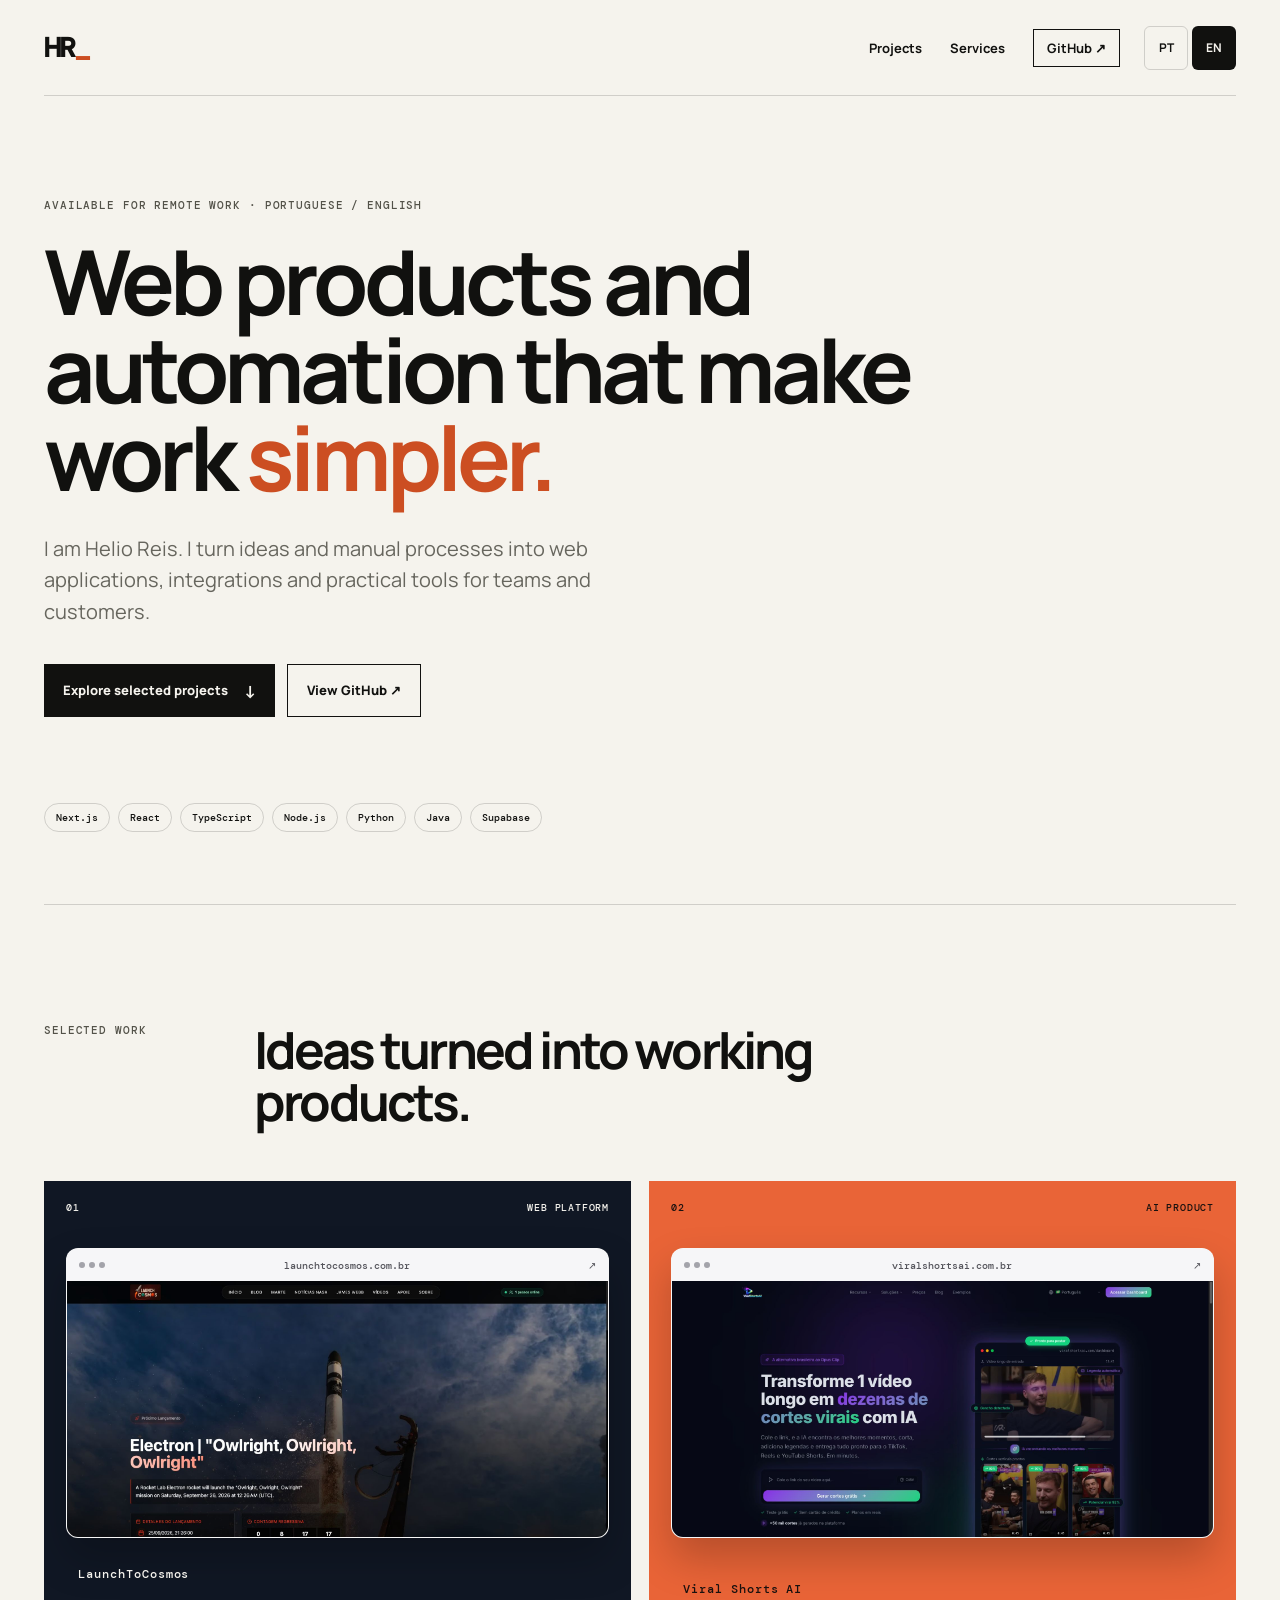
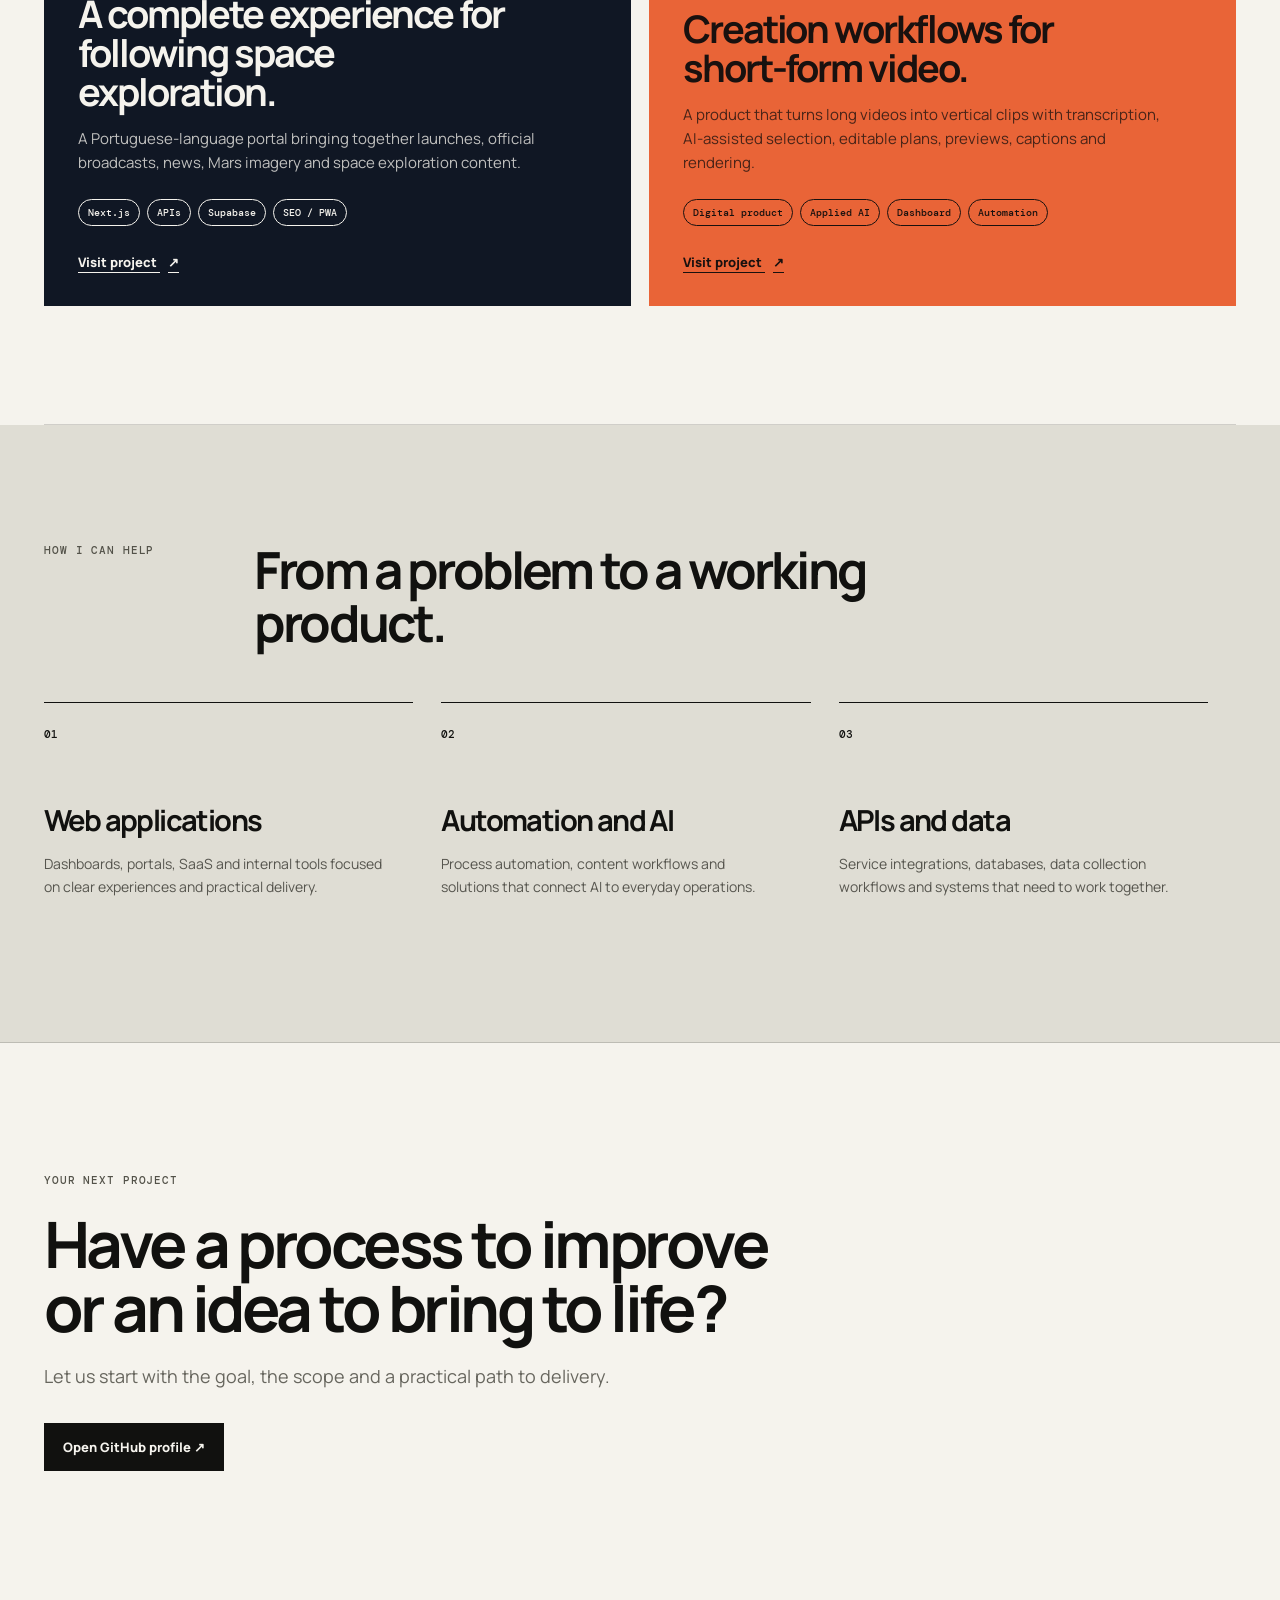
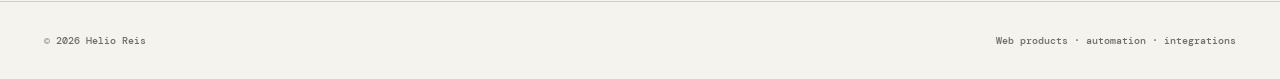
==== index.html @ 89637436 "Add English portfolio and language selection" ====
<!doctype html>
<html lang="pt-BR">
  <head>
    <meta charset="utf-8" />
    <meta name="viewport" content="width=device-width, initial-scale=1" />
    <meta name="description" content="Helio Reis desenvolve produtos web, automações e integrações de dados." />
    <meta property="og:title" content="Helio Reis — Produtos web e automações" />
    <meta property="og:description" content="Aplicações web, automações e integrações para transformar processos em produtos simples de usar." />
    <meta property="og:type" content="website" />
    <title>Helio Reis — Produtos web e automações</title>
    <link rel="canonical" href="https://helio2323.github.io/helio-reis-portfolio/" />
    <link rel="alternate" hreflang="pt-BR" href="https://helio2323.github.io/helio-reis-portfolio/" />
    <link rel="alternate" hreflang="en" href="https://helio2323.github.io/helio-reis-portfolio/index.en.html" />
    <link rel="alternate" hreflang="x-default" href="https://helio2323.github.io/helio-reis-portfolio/index.en.html" />
    <script>try { const preferred = localStorage.getItem("portfolio-language"); const language = preferred || (navigator.language.toLowerCase().startsWith("pt") ? "pt" : "en"); if (language === "en") location.replace("index.en.html" + location.search + location.hash); } catch (_) {}</script>
    <link rel="preconnect" href="https://fonts.googleapis.com" />
    <link rel="preconnect" href="https://fonts.gstatic.com" crossorigin />
    <link href="https://fonts.googleapis.com/css2?family=DM+Mono:wght@400;500&family=Manrope:wght@400;500;600;700;800&display=swap" rel="stylesheet" />
    <link rel="stylesheet" href="styles.css" />
  </head>
  <body>
    <main>
      <nav aria-label="Navegação principal">
        <a class="brand" href="#inicio">HR<span>_</span></a>
        <div class="nav-right">
        <div class="nav-links">
          <a href="#projetos">Projetos</a>
          <a href="#servicos">Serviços</a>
          <a href="https://github.com/helio2323" target="_blank" rel="noreferrer">GitHub ↗</a>
        </div>
        <div class="language-switch" aria-label="Idioma do portfólio"><a href="./" lang="pt-BR" hreflang="pt-BR" aria-current="page" data-language="pt">PT</a><a href="index.en.html" lang="en" hreflang="en" data-language="en">EN</a></div>
        </div>
      </nav>

      <section id="inicio" class="hero">
        <p class="eyebrow">DISPONÍVEL PARA PROJETOS REMOTOS · PT-BR / EN</p>
        <h1>Produtos web e automações que tornam o trabalho <em>mais simples.</em></h1>
        <p class="intro">Sou Helio Reis. Transformo ideias e processos manuais em aplicações web, integrações e ferramentas práticas para equipes e clientes.</p>
        <div class="hero-actions">
          <a class="button button-primary" href="#projetos">Ver projetos selecionados <span>↓</span></a>
          <a class="button button-quiet" href="https://github.com/helio2323" target="_blank" rel="noreferrer">Ver GitHub ↗</a>
        </div>
        <div class="stack" aria-label="Tecnologias">
          <span>Next.js</span><span>React</span><span>TypeScript</span><span>Node.js</span><span>Python</span><span>Java</span><span>Supabase</span>
        </div>
      </section>

      <section id="projetos" class="section">
        <div class="section-heading">
          <p class="eyebrow">TRABALHO SELECIONADO</p>
          <h2>Projetos que saíram da ideia e viraram produto.</h2>
        </div>
        <div class="projects">
          <article class="project project-cosmos">
            <div class="project-topline"><span>01</span><span>PLATAFORMA WEB</span></div>
            <a class="project-preview" href="https://launchtocosmos.com.br" target="_blank" rel="noreferrer" aria-label="Abrir o site LaunchToCosmos">
              <span class="preview-toolbar" aria-hidden="true"><span class="preview-dots"><i></i><i></i><i></i></span><span>launchtocosmos.com.br</span><span>↗</span></span>
              <img src="assets/preview-launchtocosmos.png" alt="Página inicial do LaunchToCosmos com o próximo lançamento espacial em destaque" width="1921" height="1195" loading="lazy" decoding="async" />
            </a>
            <div class="project-content">
              <p class="project-label">LaunchToCosmos</p>
              <h3>Uma experiência completa para acompanhar o espaço.</h3>
              <p>Portal que organiza lançamentos, transmissões oficiais, notícias, imagens de Marte e conteúdo sobre exploração espacial em português.</p>
              <div class="tags"><span>Next.js</span><span>APIs</span><span>Supabase</span><span>SEO / PWA</span></div>
              <a href="https://launchtocosmos.com.br" target="_blank" rel="noreferrer">Visitar projeto <span>↗</span></a>
            </div>
          </article>

          <article class="project project-shorts">
            <div class="project-topline"><span>02</span><span>PRODUTO COM IA</span></div>
            <a class="project-preview" href="https://viralshortsai.com.br" target="_blank" rel="noreferrer" aria-label="Abrir o site Viral Shorts AI">
              <span class="preview-toolbar" aria-hidden="true"><span class="preview-dots"><i></i><i></i><i></i></span><span>viralshortsai.com.br</span><span>↗</span></span>
              <img src="assets/preview-viralshorts.png" alt="Página inicial do Viral Shorts AI com a apresentação da criação de cortes de vídeo por IA" width="1912" height="1134" loading="lazy" decoding="async" />
            </a>
            <div class="project-content">
              <p class="project-label">Viral Shorts AI</p>
              <h3>Fluxos de criação para conteúdo de vídeo curto.</h3>
              <p>Produto para transformar conteúdo em cortes verticais com IA, com uma experiência de gestão focada em produção e crescimento.</p>
              <div class="tags"><span>Produto digital</span><span>IA aplicada</span><span>Dashboard</span><span>Automação</span></div>
              <a href="https://viralshortsai.com.br" target="_blank" rel="noreferrer">Visitar projeto <span>↗</span></a>
            </div>
          </article>
        </div>
      </section>

      <section id="servicos" class="section services-section">
        <div class="section-heading">
          <p class="eyebrow">COMO POSSO AJUDAR</p>
          <h2>Do problema ao produto que funciona.</h2>
        </div>
        <div class="services">
          <article><span>01</span><h3>Aplicações web</h3><p>Painéis, portais, SaaS e ferramentas internas com foco em experiência simples e entrega objetiva.</p></article>
          <article><span>02</span><h3>Automações e IA</h3><p>Automação de processos, fluxos de conteúdo e soluções que conectam IA ao trabalho operacional.</p></article>
          <article><span>03</span><h3>APIs e dados</h3><p>Integrações entre serviços, bancos de dados, rotinas de coleta e sistemas que precisam conversar entre si.</p></article>
        </div>
      </section>

      <section class="cta">
        <p class="eyebrow">PRÓXIMO PROJETO</p>
        <h2>Tem um processo para organizar ou uma ideia para tirar do papel?</h2>
        <p>Vamos começar entendendo o objetivo, o escopo e a melhor forma de entregar valor rápido.</p>
        <a class="button button-primary" href="https://github.com/helio2323" target="_blank" rel="noreferrer">Abrir perfil no GitHub ↗</a>
      </section>
    </main>
    <footer><span>© <span id="year"></span> Helio Reis</span><span>Produtos web · automações · integrações</span></footer>
    <script>document.getElementById('year').textContent = new Date().getFullYear(); document.querySelectorAll('[data-language]').forEach(link => link.addEventListener('click', () => { try { localStorage.setItem('portfolio-language', link.dataset.language); } catch (_) {} }));</script>
  </body>
</html>
---- styles.css ----
:root { --ink:#11110f; --paper:#f5f3ed; --lime:#d7ff3f; --warm:#f0a16e; --line:rgba(17,17,15,.16); --muted:#67665e; }
* { box-sizing:border-box; }
html { scroll-behavior:smooth; }
body { margin:0; color:var(--ink); background:var(--paper); font-family:Manrope,Arial,sans-serif; }
main, footer { max-width:1280px; margin:auto; padding:0 44px; }
nav { height:96px; display:flex; align-items:center; justify-content:space-between; border-bottom:1px solid var(--line); }
.brand { color:var(--ink); text-decoration:none; font:700 28px/1 'DM Mono',monospace; letter-spacing:-2px; }.brand span { color:#cc4e22; }
.nav-links { display:flex; align-items:center; gap:28px; }.nav-links a { color:var(--ink); text-decoration:none; font-size:13px; font-weight:700; }
.nav-links a:last-child { border:1px solid var(--ink); padding:9px 13px; }
.hero { padding:102px 0 72px; border-bottom:1px solid var(--line); }.eyebrow { font:500 11px/1.4 'DM Mono',monospace; letter-spacing:.08em; color:#535249; margin:0 0 24px; }
h1,h2,h3,p { margin-top:0; } h1,h2,h3 { letter-spacing:-.055em; } h1 { max-width:920px; font-size:clamp(48px,7vw,100px); line-height:.98; margin-bottom:32px; } h1 em { color:#cc4e22; font-style:normal; }
.intro { max-width:625px; color:var(--muted); font-size:20px; line-height:1.58; margin-bottom:36px; }.hero-actions { display:flex; gap:12px; flex-wrap:wrap; }
.button { display:inline-flex; align-items:center; gap:16px; text-decoration:none; padding:15px 19px; font-size:13px; font-weight:800; transition:transform .2s,background .2s; }.button:hover { transform:translateY(-3px); }
.button-primary { background:var(--ink); color:var(--paper); }.button-primary span { font-size:17px; }.button-quiet { color:var(--ink); border:1px solid var(--ink); }
.stack { display:flex; flex-wrap:wrap; gap:8px; margin-top:86px; }.stack span,.tags span { border:1px solid var(--line); border-radius:999px; padding:7px 11px; font:500 10px 'DM Mono',monospace; }
.section { padding:118px 0; border-bottom:1px solid var(--line); }.section-heading { display:grid; grid-template-columns:210px 1fr; margin-bottom:54px; }.section-heading h2 { max-width:680px; font-size:clamp(36px,4vw,58px); line-height:1.02; margin:0; }
.projects { display:grid; grid-template-columns:1fr 1fr; gap:18px; }.project { min-height:660px; position:relative; display:flex; flex-direction:column; overflow:hidden; }.project-cosmos { background:#101724; color:#f5f3ed; }.project-shorts { background:#e96437; color:#19110f; }
.project-topline { padding:20px 22px; display:flex; justify-content:space-between; font:500 10px 'DM Mono',monospace; letter-spacing:.08em; }.project-content { position:relative; margin-top:auto; padding:0 34px 34px; z-index:1; }.project-label { font:500 12px 'DM Mono',monospace; letter-spacing:.08em; margin-bottom:12px; }.project h3 { max-width:450px; font-size:38px; line-height:1.03; margin-bottom:16px; }.project-content > p:not(.project-label) { max-width:480px; color:inherit; opacity:.77; font-size:15px; line-height:1.6; }.tags { display:flex; flex-wrap:wrap; gap:7px; margin:24px 0; }.tags span { border-color:currentColor; padding:6px 9px; }.project-content a { color:inherit; font-size:13px; font-weight:800; text-underline-offset:5px; }.project-content a span { padding-left:8px; }
.project-preview { display:block; margin:14px 22px 28px; overflow:hidden; border:1px solid rgba(255,255,255,.26); border-radius:12px; background:#f4f4f4; color:#34343a; text-decoration:none; box-shadow:0 20px 42px rgba(0,0,0,.22); }
.preview-toolbar { height:32px; display:flex; align-items:center; justify-content:space-between; gap:10px; padding:0 12px; background:#f6f6f8; color:#54545b; font:500 10px 'DM Mono',monospace; }
.preview-toolbar > span:nth-child(2) { overflow:hidden; white-space:nowrap; text-overflow:ellipsis; }
.preview-dots { display:flex; gap:4px; flex:none; }.preview-dots i { display:block; width:6px; height:6px; border-radius:50%; background:#a3a3aa; }
.project-preview img { display:block; width:100%; height:clamp(210px,20vw,300px); object-fit:cover; object-position:center top; transition:transform .25s ease; }
.project-preview:hover img { transform:scale(1.035); }
@media (prefers-reduced-motion:reduce) { .project-preview img { transition:none; }.project-preview:hover img { transform:none; } }
.services-section { background:#dfddd4; margin:0 -44px; padding-left:44px; padding-right:44px; }.services { display:grid; grid-template-columns:repeat(3,1fr); }.services article { border-top:1px solid var(--ink); padding:18px 28px 12px 0; margin-right:28px; }.services article > span { font:500 11px 'DM Mono',monospace; }.services h3 { font-size:29px; margin:57px 0 12px; }.services p { color:#56554e; font-size:14px; line-height:1.65; }
.cta { padding:130px 0; max-width:770px; }.cta h2 { font-size:clamp(38px,5vw,68px); line-height:1; margin-bottom:22px; }.cta > p:not(.eyebrow) { color:var(--muted); font-size:18px; line-height:1.6; max-width:580px; margin-bottom:32px; }
footer { min-height:78px; display:flex; justify-content:space-between; align-items:center; color:#6f6d65; font:500 10px 'DM Mono',monospace; border-top:1px solid var(--line); }
@media (max-width:760px) { main,footer { padding:0 22px; } nav { height:72px; }.nav-links { gap:13px; }.nav-links a:not(:last-child) { display:none; }.hero { padding:72px 0 52px; }.intro { font-size:17px; }.stack { margin-top:58px; }.section { padding:76px 0; }.section-heading { display:block; margin-bottom:36px; }.section-heading .eyebrow { margin-bottom:14px; }.projects,.services { grid-template-columns:1fr; }.project { min-height:590px; }.project-preview { margin:8px 16px 28px; }.project-content { padding:0 24px 26px; }.project h3 { font-size:33px; }.services article { margin-right:0; padding-right:0; }.services h3 { margin-top:36px; }.services-section { margin:0 -22px; padding-left:22px; padding-right:22px; }.cta { padding:82px 0; } footer { min-height:100px; gap:12px; flex-direction:column; justify-content:center; align-items:flex-start; } }

.nav-right{display:flex;align-items:center;gap:24px}.language-switch{display:flex;gap:4px}.language-switch a{display:inline-flex;align-items:center;justify-content:center;min-width:44px;min-height:44px;color:var(--ink);text-decoration:none;font:700 12px Manrope,Arial,sans-serif;border:1px solid var(--line);border-radius:6px}.language-switch a[aria-current="page"]{background:var(--ink);color:var(--paper)}.language-switch a:focus-visible{outline:3px solid #cc4e22;outline-offset:3px}@media(max-width:760px){.nav-right{gap:12px}.nav-links{display:none}}
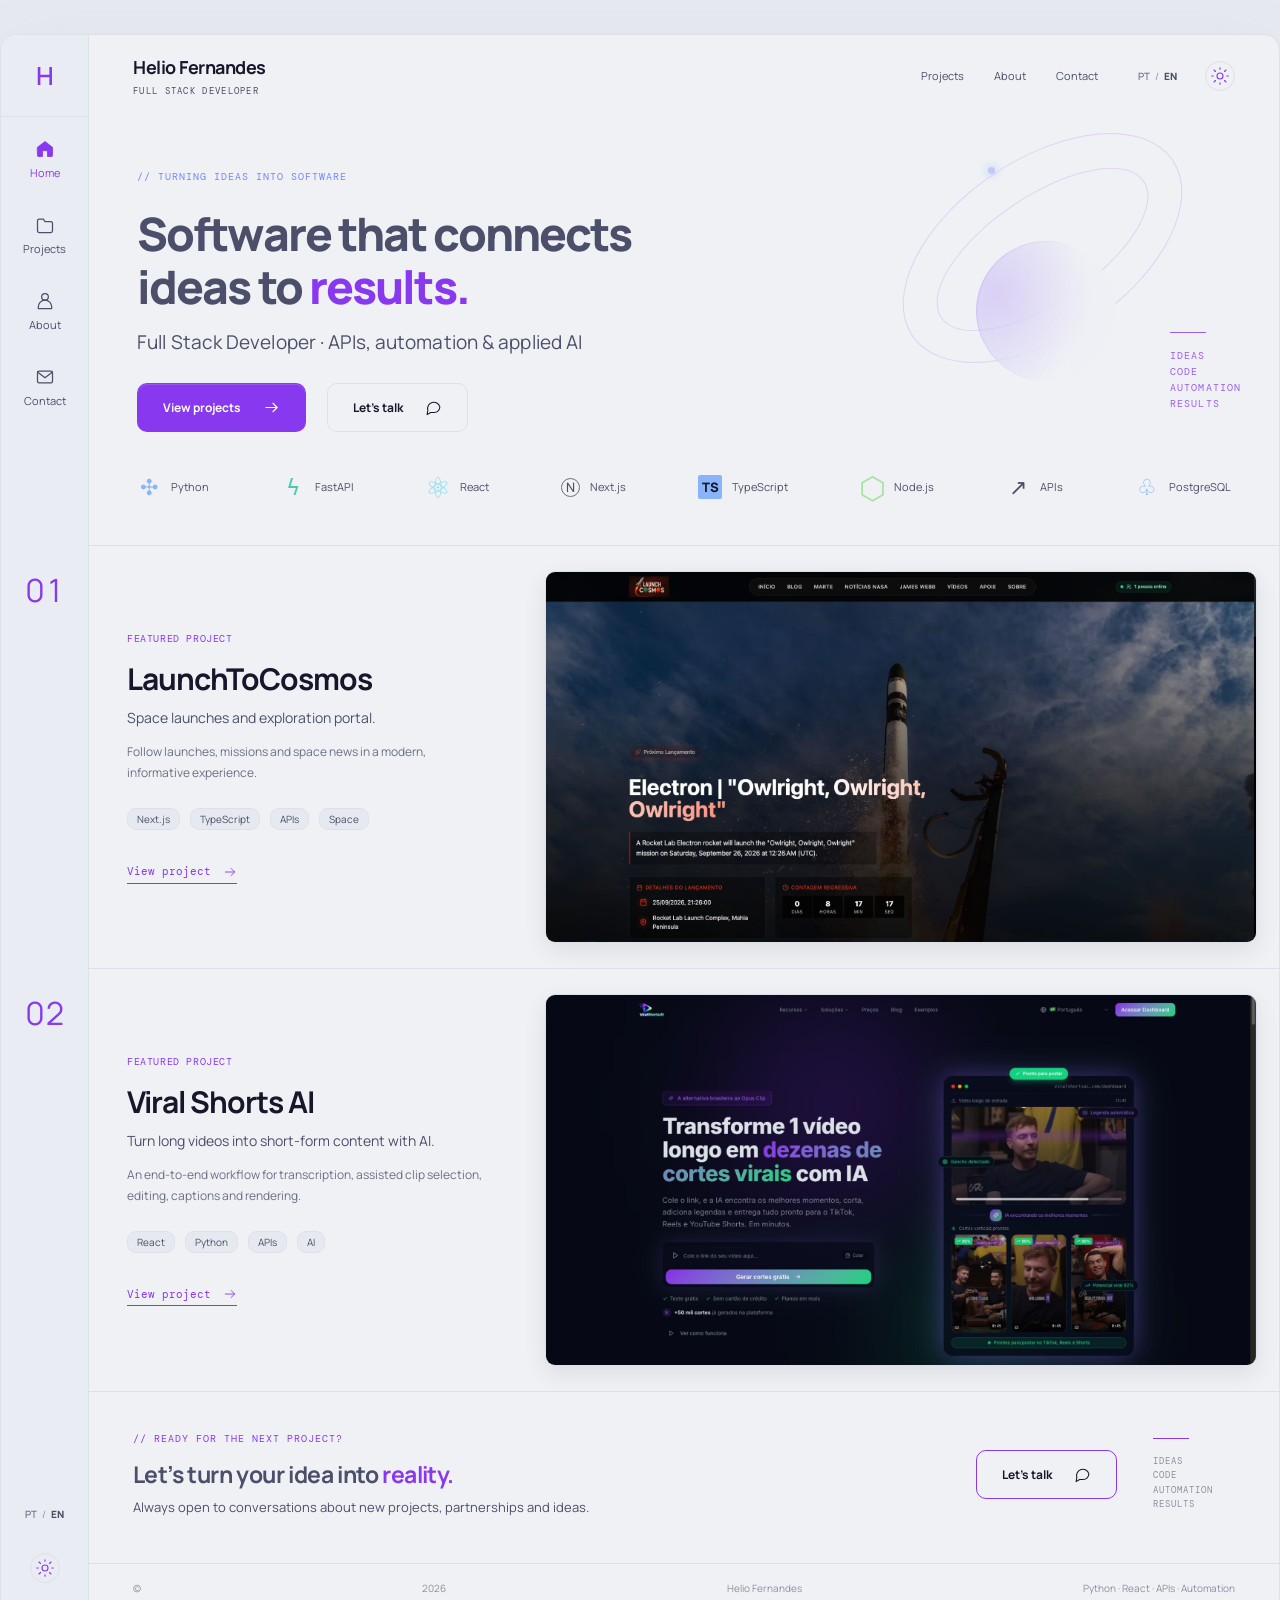
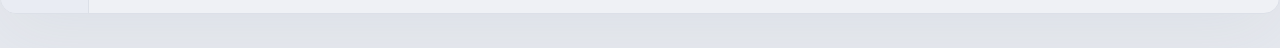
==== commit e4494056: "Implement Studio portfolio with Catppuccin themes and bilingual content" ====
--- a/index.html
+++ b/index.html
@@ -1,108 +1,233 @@
 <!doctype html>
-<html lang="pt-BR">
-  <head>
-    <meta charset="utf-8" />
-    <meta name="viewport" content="width=device-width, initial-scale=1" />
-    <meta name="description" content="Helio Reis desenvolve produtos web, automações e integrações de dados." />
-    <meta property="og:title" content="Helio Reis — Produtos web e automações" />
-    <meta property="og:description" content="Aplicações web, automações e integrações para transformar processos em produtos simples de usar." />
-    <meta property="og:type" content="website" />
-    <title>Helio Reis — Produtos web e automações</title>
-    <link rel="canonical" href="https://helio2323.github.io/helio-reis-portfolio/" />
-    <link rel="alternate" hreflang="pt-BR" href="https://helio2323.github.io/helio-reis-portfolio/" />
-    <link rel="alternate" hreflang="en" href="https://helio2323.github.io/helio-reis-portfolio/index.en.html" />
-    <link rel="alternate" hreflang="x-default" href="https://helio2323.github.io/helio-reis-portfolio/index.en.html" />
-    <script>try { const preferred = localStorage.getItem("portfolio-language"); const language = preferred || (navigator.language.toLowerCase().startsWith("pt") ? "pt" : "en"); if (language === "en") location.replace("index.en.html" + location.search + location.hash); } catch (_) {}</script>
-    <link rel="preconnect" href="https://fonts.googleapis.com" />
-    <link rel="preconnect" href="https://fonts.gstatic.com" crossorigin />
-    <link href="https://fonts.googleapis.com/css2?family=DM+Mono:wght@400;500&family=Manrope:wght@400;500;600;700;800&display=swap" rel="stylesheet" />
-    <link rel="stylesheet" href="styles.css" />
-  </head>
-  <body>
-    <main>
-      <nav aria-label="Navegação principal">
-        <a class="brand" href="#inicio">HR<span>_</span></a>
-        <div class="nav-right">
-        <div class="nav-links">
-          <a href="#projetos">Projetos</a>
-          <a href="#servicos">Serviços</a>
-          <a href="https://github.com/helio2323" target="_blank" rel="noreferrer">GitHub ↗</a>
-        </div>
-        <div class="language-switch" aria-label="Idioma do portfólio"><a href="./" lang="pt-BR" hreflang="pt-BR" aria-current="page" data-language="pt">PT</a><a href="index.en.html" lang="en" hreflang="en" data-language="en">EN</a></div>
-        </div>
-      </nav>
-
-      <section id="inicio" class="hero">
-        <p class="eyebrow">DISPONÍVEL PARA PROJETOS REMOTOS · PT-BR / EN</p>
-        <h1>Produtos web e automações que tornam o trabalho <em>mais simples.</em></h1>
-        <p class="intro">Sou Helio Reis. Transformo ideias e processos manuais em aplicações web, integrações e ferramentas práticas para equipes e clientes.</p>
-        <div class="hero-actions">
-          <a class="button button-primary" href="#projetos">Ver projetos selecionados <span>↓</span></a>
-          <a class="button button-quiet" href="https://github.com/helio2323" target="_blank" rel="noreferrer">Ver GitHub ↗</a>
-        </div>
-        <div class="stack" aria-label="Tecnologias">
-          <span>Next.js</span><span>React</span><span>TypeScript</span><span>Node.js</span><span>Python</span><span>Java</span><span>Supabase</span>
-        </div>
-      </section>
-
-      <section id="projetos" class="section">
-        <div class="section-heading">
-          <p class="eyebrow">TRABALHO SELECIONADO</p>
-          <h2>Projetos que saíram da ideia e viraram produto.</h2>
-        </div>
-        <div class="projects">
-          <article class="project project-cosmos">
-            <div class="project-topline"><span>01</span><span>PLATAFORMA WEB</span></div>
-            <a class="project-preview" href="https://launchtocosmos.com.br" target="_blank" rel="noreferrer" aria-label="Abrir o site LaunchToCosmos">
-              <span class="preview-toolbar" aria-hidden="true"><span class="preview-dots"><i></i><i></i><i></i></span><span>launchtocosmos.com.br</span><span>↗</span></span>
-              <img src="assets/preview-launchtocosmos.png" alt="Página inicial do LaunchToCosmos com o próximo lançamento espacial em destaque" width="1921" height="1195" loading="lazy" decoding="async" />
-            </a>
-            <div class="project-content">
-              <p class="project-label">LaunchToCosmos</p>
-              <h3>Uma experiência completa para acompanhar o espaço.</h3>
-              <p>Portal que organiza lançamentos, transmissões oficiais, notícias, imagens de Marte e conteúdo sobre exploração espacial em português.</p>
-              <div class="tags"><span>Next.js</span><span>APIs</span><span>Supabase</span><span>SEO / PWA</span></div>
-              <a href="https://launchtocosmos.com.br" target="_blank" rel="noreferrer">Visitar projeto <span>↗</span></a>
-            </div>
-          </article>
-
-          <article class="project project-shorts">
-            <div class="project-topline"><span>02</span><span>PRODUTO COM IA</span></div>
-            <a class="project-preview" href="https://viralshortsai.com.br" target="_blank" rel="noreferrer" aria-label="Abrir o site Viral Shorts AI">
-              <span class="preview-toolbar" aria-hidden="true"><span class="preview-dots"><i></i><i></i><i></i></span><span>viralshortsai.com.br</span><span>↗</span></span>
-              <img src="assets/preview-viralshorts.png" alt="Página inicial do Viral Shorts AI com a apresentação da criação de cortes de vídeo por IA" width="1912" height="1134" loading="lazy" decoding="async" />
-            </a>
-            <div class="project-content">
-              <p class="project-label">Viral Shorts AI</p>
-              <h3>Fluxos de criação para conteúdo de vídeo curto.</h3>
-              <p>Produto para transformar conteúdo em cortes verticais com IA, com uma experiência de gestão focada em produção e crescimento.</p>
-              <div class="tags"><span>Produto digital</span><span>IA aplicada</span><span>Dashboard</span><span>Automação</span></div>
-              <a href="https://viralshortsai.com.br" target="_blank" rel="noreferrer">Visitar projeto <span>↗</span></a>
-            </div>
-          </article>
-        </div>
-      </section>
-
-      <section id="servicos" class="section services-section">
-        <div class="section-heading">
-          <p class="eyebrow">COMO POSSO AJUDAR</p>
-          <h2>Do problema ao produto que funciona.</h2>
-        </div>
-        <div class="services">
-          <article><span>01</span><h3>Aplicações web</h3><p>Painéis, portais, SaaS e ferramentas internas com foco em experiência simples e entrega objetiva.</p></article>
-          <article><span>02</span><h3>Automações e IA</h3><p>Automação de processos, fluxos de conteúdo e soluções que conectam IA ao trabalho operacional.</p></article>
-          <article><span>03</span><h3>APIs e dados</h3><p>Integrações entre serviços, bancos de dados, rotinas de coleta e sistemas que precisam conversar entre si.</p></article>
-        </div>
-      </section>
-
-      <section class="cta">
-        <p class="eyebrow">PRÓXIMO PROJETO</p>
-        <h2>Tem um processo para organizar ou uma ideia para tirar do papel?</h2>
-        <p>Vamos começar entendendo o objetivo, o escopo e a melhor forma de entregar valor rápido.</p>
-        <a class="button button-primary" href="https://github.com/helio2323" target="_blank" rel="noreferrer">Abrir perfil no GitHub ↗</a>
-      </section>
-    </main>
-    <footer><span>© <span id="year"></span> Helio Reis</span><span>Produtos web · automações · integrações</span></footer>
-    <script>document.getElementById('year').textContent = new Date().getFullYear(); document.querySelectorAll('[data-language]').forEach(link => link.addEventListener('click', () => { try { localStorage.setItem('portfolio-language', link.dataset.language); } catch (_) {} }));</script>
-  </body>
-</html>
+<html lang="pt-BR" data-theme="dark">
+<head>
+<meta charset="utf-8"/>
+<meta name="viewport" content="width=device-width,initial-scale=1"/>
+<meta name="color-scheme" content="dark light"/>
+<title>Helio Fernandes — Full Stack Developer</title>
+<meta name="description" content="Desenvolvedor Full Stack · APIs, automação e IA aplicada. LaunchToCosmos · Viral Shorts AI."/>
+<meta property="og:title" content="Helio Fernandes — Full Stack Developer"/>
+<meta property="og:description" content="Desenvolvedor Full Stack · APIs, automação e IA aplicada"/>
+<meta property="og:type" content="website"/>
+<link rel="canonical" href="https://helio2323.github.io/helio-reis-portfolio/"/>
+<link rel="alternate" hreflang="pt-BR" href="https://helio2323.github.io/helio-reis-portfolio/"/>
+<link rel="alternate" hreflang="en" href="https://helio2323.github.io/helio-reis-portfolio/index.en.html"/>
+<script>try{let theme=localStorage.getItem('portfolio-theme');document.documentElement.dataset.theme=theme||(matchMedia('(prefers-color-scheme: light)').matches?'light':'dark');let lang=localStorage.getItem('portfolio-language')||(navigator.language.toLowerCase().startsWith('pt')?'pt':'en');if(lang!=='pt')location.replace((lang==='en'?'index.en.html':'./')+location.search+location.hash)}catch(e){}</script>
+<link rel="preconnect" href="https://fonts.googleapis.com"/>
+<link rel="preconnect" href="https://fonts.gstatic.com" crossorigin/>
+<link href="https://fonts.googleapis.com/css2?family=DM+Mono:wght@400;500&family=Manrope:wght@400;500;600;700;800&display=swap" rel="stylesheet"/>
+<link rel="stylesheet" href="styles.css"/>
+<script src="studio.js" defer>
+</script>
+</head>
+<body>
+<a class="skip-link" href="#conteudo">Pular para o conteúdo</a>
+<div class="studio">
+<aside class="rail" aria-label="Projetos">
+<a class="monogram" href="#inicio" aria-label="Helio Fernandes">H</a>
+<nav>
+<a href="#inicio" class="rail-link active">
+<svg viewBox="0 0 24 24" fill="none" stroke="currentColor" stroke-width="1.5" stroke-linecap="round" stroke-linejoin="round" aria-hidden="true">
+<path d="m3 10 9-7 9 7v10a1 1 0 0 1-1 1h-5v-7H9v7H4a1 1 0 0 1-1-1Z"/>
+</svg>
+<span>Início</span>
+</a>
+<a href="#projetos" class="rail-link ">
+<svg viewBox="0 0 24 24" fill="none" stroke="currentColor" stroke-width="1.5" stroke-linecap="round" stroke-linejoin="round" aria-hidden="true">
+<path d="M3 7a2 2 0 0 1 2-2h5l2 3h7a2 2 0 0 1 2 2v9a2 2 0 0 1-2 2H5a2 2 0 0 1-2-2Z"/>
+</svg>
+<span>Projetos</span>
+</a>
+<a href="#sobre" class="rail-link ">
+<svg viewBox="0 0 24 24" fill="none" stroke="currentColor" stroke-width="1.5" stroke-linecap="round" stroke-linejoin="round" aria-hidden="true">
+<circle cx="12" cy="7" r="4"/>
+<path d="M4 21v-2a8 8 0 0 1 16 0v2Z"/>
+</svg>
+<span>Sobre</span>
+</a>
+<a href="#contato" class="rail-link ">
+<svg viewBox="0 0 24 24" fill="none" stroke="currentColor" stroke-width="1.5" stroke-linecap="round" stroke-linejoin="round" aria-hidden="true">
+<rect x="3" y="5" width="18" height="14" rx="2"/>
+<path d="m3 6 9 7 9-7"/>
+</svg>
+<span>Contato</span>
+</a>
+</nav>
+<div class="rail-bottom">
+<div class="languages" aria-label="Language">
+<a href="./" data-language="pt" aria-current="page">PT</a>
+<span>/</span>
+<a href="index.en.html" data-language="en" >EN</a>
+</div>
+<button class="theme-toggle" type="button" aria-label="Alternar tema de cores" title="Alternar tema de cores">
+<span class="moon">
+<svg viewBox="0 0 24 24" fill="none" stroke="currentColor" stroke-width="1.5" stroke-linecap="round" stroke-linejoin="round" aria-hidden="true">
+<path d="M20.8 14A9 9 0 0 1 10 3.2 9 9 0 1 0 20.8 14Z"/>
+</svg>
+</span>
+<span class="sun">
+<svg viewBox="0 0 24 24" fill="none" stroke="currentColor" stroke-width="1.5" stroke-linecap="round" stroke-linejoin="round" aria-hidden="true">
+<circle cx="12" cy="12" r="4"/>
+<path d="M12 1v2m0 18v2M1 12h2m18 0h2M4 4l2 2m12 12 2 2M4 20l2-2M18 6l2-2"/>
+</svg>
+</span>
+</button>
+</div>
+</aside>
+<div class="canvas">
+<header id="inicio">
+<a class="identity" href="#inicio">
+<strong>Helio Fernandes</strong>
+<span>DESENVOLVEDOR FULL STACK</span>
+</a>
+<nav class="top-nav" aria-label="Menu">
+<a href="#projetos">Projetos</a>
+<a href="#sobre">Sobre</a>
+<a href="#contato">Contato</a>
+</nav>
+<div class="header-tools">
+<div class="languages" aria-label="Language">
+<a href="./" data-language="pt" aria-current="page">PT</a>
+<span>/</span>
+<a href="index.en.html" data-language="en" >EN</a>
+</div>
+<button class="theme-toggle" type="button" aria-label="Alternar tema de cores" title="Alternar tema de cores">
+<span class="moon">
+<svg viewBox="0 0 24 24" fill="none" stroke="currentColor" stroke-width="1.5" stroke-linecap="round" stroke-linejoin="round" aria-hidden="true">
+<path d="M20.8 14A9 9 0 0 1 10 3.2 9 9 0 1 0 20.8 14Z"/>
+</svg>
+</span>
+<span class="sun">
+<svg viewBox="0 0 24 24" fill="none" stroke="currentColor" stroke-width="1.5" stroke-linecap="round" stroke-linejoin="round" aria-hidden="true">
+<circle cx="12" cy="12" r="4"/>
+<path d="M12 1v2m0 18v2M1 12h2m18 0h2M4 4l2 2m12 12 2 2M4 20l2-2M18 6l2-2"/>
+</svg>
+</span>
+</button>
+</div>
+</header>
+<main id="conteudo">
+<section class="hero" aria-labelledby="hero-title">
+<div class="hero-copy">
+<p class="eyebrow">// TRANSFORMANDO IDEIAS EM SOFTWARE</p>
+<h1 id="hero-title">Software que conecta<br>ideias a <span>resultados.</span>
+</h1>
+<p class="intro">Desenvolvedor Full Stack · APIs, automação e IA aplicada</p>
+<div class="actions">
+<a class="button primary" href="#projetos">Ver projetos<svg viewBox="0 0 24 24" fill="none" stroke="currentColor" stroke-width="1.5" stroke-linecap="round" stroke-linejoin="round" aria-hidden="true">
+<path d="M4 12h16m-6-6 6 6-6 6"/>
+</svg>
+</a>
+<a class="button secondary" href="mailto:helio_lima@outlook.com.br">Vamos conversar<svg viewBox="0 0 24 24" fill="none" stroke="currentColor" stroke-width="1.5" stroke-linecap="round" stroke-linejoin="round" aria-hidden="true">
+<path d="M21 11a8 8 0 0 1-8 8H8l-5 3 1-6a8 8 0 1 1 17-5Z"/>
+</svg>
+</a>
+</div>
+</div>
+<div class="orbit-art" aria-hidden="true">
+<div class="orbit orbit-one">
+</div>
+<div class="orbit orbit-two">
+</div>
+<div class="planet">
+</div>
+<i class="satellite">
+</i>
+<p class="orbit-words">IDEIAS<br>CÓDIGO<br>AUTOMAÇÃO<br>RESULTADOS</p>
+</div>
+<div class="stack" aria-label="Tecnologias">
+<span>
+<b class="tech-icon python">✣</b>Python</span>
+<span>
+<b class="tech-icon fastapi">ϟ</b>FastAPI</span>
+<span>
+<b class="tech-icon react">⚛</b>React</span>
+<span>
+<b class="tech-icon next">N</b>Next.js</span>
+<span>
+<b class="tech-icon typescript">TS</b>TypeScript</span>
+<span>
+<b class="tech-icon node">⬡</b>Node.js</span>
+<span>
+<b class="tech-icon api">↗</b>APIs</span>
+<span>
+<b class="tech-icon postgres">♧</b>PostgreSQL</span>
+</div>
+</section>
+<section id="projetos" aria-label="Projetos">
+<article class="project-row">
+<div class="project-number" aria-hidden="true">01</div>
+<div class="project-copy">
+<p class="eyebrow">PROJETO EM DESTAQUE</p>
+<h2>LaunchToCosmos</h2>
+<p class="project-subtitle">Portal de lançamentos espaciais e exploração.</p>
+<p class="project-description">Acompanhe lançamentos, missões e novidades do setor espacial em uma experiência moderna e informativa.</p>
+<ul class="tags">
+<li>Next.js</li>
+<li>TypeScript</li>
+<li>APIs</li>
+<li>Espaço</li>
+</ul>
+<a class="project-link" href="https://launchtocosmos.com.br" target="_blank" rel="noopener noreferrer">Ver projeto <svg viewBox="0 0 24 24" fill="none" stroke="currentColor" stroke-width="1.5" stroke-linecap="round" stroke-linejoin="round" aria-hidden="true">
+<path d="M4 12h16m-6-6 6 6-6 6"/>
+</svg>
+</a>
+</div>
+<a class="project-preview" href="https://launchtocosmos.com.br" target="_blank" rel="noopener noreferrer" aria-label="Ver projeto: LaunchToCosmos">
+<img src="assets/preview-launchtocosmos.png" alt="LaunchToCosmos — Portal de lançamentos espaciais e exploração." width="1920" height="1195" loading="lazy"/>
+</a>
+</article>
+<article class="project-row">
+<div class="project-number" aria-hidden="true">02</div>
+<div class="project-copy">
+<p class="eyebrow">PROJETO EM DESTAQUE</p>
+<h2>Viral Shorts AI</h2>
+<p class="project-subtitle">Crie e edite vídeos curtos com IA.</p>
+<p class="project-description">Um fluxo completo de transcrição, seleção assistida de trechos, edição, legendas e renderização.</p>
+<ul class="tags">
+<li>React</li>
+<li>Python</li>
+<li>APIs</li>
+<li>IA</li>
+</ul>
+<a class="project-link" href="https://viralshortsai.com.br" target="_blank" rel="noopener noreferrer">Ver projeto <svg viewBox="0 0 24 24" fill="none" stroke="currentColor" stroke-width="1.5" stroke-linecap="round" stroke-linejoin="round" aria-hidden="true">
+<path d="M4 12h16m-6-6 6 6-6 6"/>
+</svg>
+</a>
+</div>
+<a class="project-preview" href="https://viralshortsai.com.br" target="_blank" rel="noopener noreferrer" aria-label="Ver projeto: Viral Shorts AI">
+<img src="assets/preview-viralshorts.png" alt="Viral Shorts AI — Crie e edite vídeos curtos com IA." width="1920" height="1195" loading="lazy"/>
+</a>
+</article>
+</section>
+<section class="contact-section" id="contato">
+<div>
+<p class="eyebrow">// PRONTO PARA O PRÓXIMO PROJETO?</p>
+<h2>Vamos transformar sua ideia em <span>realidade?</span>
+</h2>
+<p>Estou sempre aberto a conversar sobre novos projetos, parcerias e ideias.</p>
+</div>
+<a class="button secondary" href="mailto:helio_lima@outlook.com.br">Vamos conversar<svg viewBox="0 0 24 24" fill="none" stroke="currentColor" stroke-width="1.5" stroke-linecap="round" stroke-linejoin="round" aria-hidden="true">
+<path d="M21 11a8 8 0 0 1-8 8H8l-5 3 1-6a8 8 0 1 1 17-5Z"/>
+</svg>
+</a>
+<p class="contact-words" aria-hidden="true">IDEIAS<br>CÓDIGO<br>AUTOMAÇÃO<br>RESULTADOS</p>
+</section>
+<section class="about-section" id="sobre">
+<p class="eyebrow">// SOBRE</p>
+<h2>Da necessidade de negócio ao software que funciona.</h2>
+<p>Desenvolvedor Full Stack na HR Solutions desde 2019, construindo aplicações web, sistemas internos, dashboards e integrações. Meus principais projetos são LaunchToCosmos e Viral Shorts AI.</p>
+<p>Sistemas para Internet · Estácio · 2024</p>
+<div class="about-links">
+<a href="https://github.com/helio2323" target="_blank" rel="noopener noreferrer">GitHub ↗</a>
+<a href="https://www.linkedin.com/in/helio-fernandes-9861aa298/" target="_blank" rel="noopener noreferrer">LinkedIn ↗</a>
+<a href="mailto:helio_lima@outlook.com.br">E-mail ↗</a>
+</div>
+</section>
+</main>
+<footer>© <span id="year">2026</span> Helio Fernandes <span>Python · React · APIs · Automação</span>
+</footer>
+</div>
+</div>
+</body>
+</html>
--- a/styles.css
+++ b/styles.css
@@ -1,31 +1,186 @@
-:root { --ink:#11110f; --paper:#f5f3ed; --lime:#d7ff3f; --warm:#f0a16e; --line:rgba(17,17,15,.16); --muted:#67665e; }
-* { box-sizing:border-box; }
-html { scroll-behavior:smooth; }
-body { margin:0; color:var(--ink); background:var(--paper); font-family:Manrope,Arial,sans-serif; }
-main, footer { max-width:1280px; margin:auto; padding:0 44px; }
-nav { height:96px; display:flex; align-items:center; justify-content:space-between; border-bottom:1px solid var(--line); }
-.brand { color:var(--ink); text-decoration:none; font:700 28px/1 'DM Mono',monospace; letter-spacing:-2px; }.brand span { color:#cc4e22; }
-.nav-links { display:flex; align-items:center; gap:28px; }.nav-links a { color:var(--ink); text-decoration:none; font-size:13px; font-weight:700; }
-.nav-links a:last-child { border:1px solid var(--ink); padding:9px 13px; }
-.hero { padding:102px 0 72px; border-bottom:1px solid var(--line); }.eyebrow { font:500 11px/1.4 'DM Mono',monospace; letter-spacing:.08em; color:#535249; margin:0 0 24px; }
-h1,h2,h3,p { margin-top:0; } h1,h2,h3 { letter-spacing:-.055em; } h1 { max-width:920px; font-size:clamp(48px,7vw,100px); line-height:.98; margin-bottom:32px; } h1 em { color:#cc4e22; font-style:normal; }
-.intro { max-width:625px; color:var(--muted); font-size:20px; line-height:1.58; margin-bottom:36px; }.hero-actions { display:flex; gap:12px; flex-wrap:wrap; }
-.button { display:inline-flex; align-items:center; gap:16px; text-decoration:none; padding:15px 19px; font-size:13px; font-weight:800; transition:transform .2s,background .2s; }.button:hover { transform:translateY(-3px); }
-.button-primary { background:var(--ink); color:var(--paper); }.button-primary span { font-size:17px; }.button-quiet { color:var(--ink); border:1px solid var(--ink); }
-.stack { display:flex; flex-wrap:wrap; gap:8px; margin-top:86px; }.stack span,.tags span { border:1px solid var(--line); border-radius:999px; padding:7px 11px; font:500 10px 'DM Mono',monospace; }
-.section { padding:118px 0; border-bottom:1px solid var(--line); }.section-heading { display:grid; grid-template-columns:210px 1fr; margin-bottom:54px; }.section-heading h2 { max-width:680px; font-size:clamp(36px,4vw,58px); line-height:1.02; margin:0; }
-.projects { display:grid; grid-template-columns:1fr 1fr; gap:18px; }.project { min-height:660px; position:relative; display:flex; flex-direction:column; overflow:hidden; }.project-cosmos { background:#101724; color:#f5f3ed; }.project-shorts { background:#e96437; color:#19110f; }
-.project-topline { padding:20px 22px; display:flex; justify-content:space-between; font:500 10px 'DM Mono',monospace; letter-spacing:.08em; }.project-content { position:relative; margin-top:auto; padding:0 34px 34px; z-index:1; }.project-label { font:500 12px 'DM Mono',monospace; letter-spacing:.08em; margin-bottom:12px; }.project h3 { max-width:450px; font-size:38px; line-height:1.03; margin-bottom:16px; }.project-content > p:not(.project-label) { max-width:480px; color:inherit; opacity:.77; font-size:15px; line-height:1.6; }.tags { display:flex; flex-wrap:wrap; gap:7px; margin:24px 0; }.tags span { border-color:currentColor; padding:6px 9px; }.project-content a { color:inherit; font-size:13px; font-weight:800; text-underline-offset:5px; }.project-content a span { padding-left:8px; }
-.project-preview { display:block; margin:14px 22px 28px; overflow:hidden; border:1px solid rgba(255,255,255,.26); border-radius:12px; background:#f4f4f4; color:#34343a; text-decoration:none; box-shadow:0 20px 42px rgba(0,0,0,.22); }
-.preview-toolbar { height:32px; display:flex; align-items:center; justify-content:space-between; gap:10px; padding:0 12px; background:#f6f6f8; color:#54545b; font:500 10px 'DM Mono',monospace; }
-.preview-toolbar > span:nth-child(2) { overflow:hidden; white-space:nowrap; text-overflow:ellipsis; }
-.preview-dots { display:flex; gap:4px; flex:none; }.preview-dots i { display:block; width:6px; height:6px; border-radius:50%; background:#a3a3aa; }
-.project-preview img { display:block; width:100%; height:clamp(210px,20vw,300px); object-fit:cover; object-position:center top; transition:transform .25s ease; }
-.project-preview:hover img { transform:scale(1.035); }
-@media (prefers-reduced-motion:reduce) { .project-preview img { transition:none; }.project-preview:hover img { transform:none; } }
-.services-section { background:#dfddd4; margin:0 -44px; padding-left:44px; padding-right:44px; }.services { display:grid; grid-template-columns:repeat(3,1fr); }.services article { border-top:1px solid var(--ink); padding:18px 28px 12px 0; margin-right:28px; }.services article > span { font:500 11px 'DM Mono',monospace; }.services h3 { font-size:29px; margin:57px 0 12px; }.services p { color:#56554e; font-size:14px; line-height:1.65; }
-.cta { padding:130px 0; max-width:770px; }.cta h2 { font-size:clamp(38px,5vw,68px); line-height:1; margin-bottom:22px; }.cta > p:not(.eyebrow) { color:var(--muted); font-size:18px; line-height:1.6; max-width:580px; margin-bottom:32px; }
-footer { min-height:78px; display:flex; justify-content:space-between; align-items:center; color:#6f6d65; font:500 10px 'DM Mono',monospace; border-top:1px solid var(--line); }
-@media (max-width:760px) { main,footer { padding:0 22px; } nav { height:72px; }.nav-links { gap:13px; }.nav-links a:not(:last-child) { display:none; }.hero { padding:72px 0 52px; }.intro { font-size:17px; }.stack { margin-top:58px; }.section { padding:76px 0; }.section-heading { display:block; margin-bottom:36px; }.section-heading .eyebrow { margin-bottom:14px; }.projects,.services { grid-template-columns:1fr; }.project { min-height:590px; }.project-preview { margin:8px 16px 28px; }.project-content { padding:0 24px 26px; }.project h3 { font-size:33px; }.services article { margin-right:0; padding-right:0; }.services h3 { margin-top:36px; }.services-section { margin:0 -22px; padding-left:22px; padding-right:22px; }.cta { padding:82px 0; } footer { min-height:100px; gap:12px; flex-direction:column; justify-content:center; align-items:flex-start; } }
+:root{color-scheme:dark;--base:#1e1e2e;--mantle:#181825;--panel:#20202f;--rail:#252535;--text:#cdd6f4;--heading:#eef0fc;--muted:#a6adc8;--subtle:#7f849c;--line:#313244;--accent:#cba6f7;--accent-strong:#9874f5;--button-text:#fff;--tag:#262637;--shadow:0 20px 70px #11111b38}
+html[data-theme=light]{color-scheme:light;--base:#eff1f5;--mantle:#e6e9ef;--panel:#eff1f5;--rail:#e9ecf3;--text:#4c4f69;--heading:#17172c;--muted:#6c6f85;--subtle:#8c8fa1;--line:#dce0e8;--accent:#8839ef;--accent-strong:#8839ef;--button-text:#fff;--tag:#e6e9ef;--shadow:0 20px 70px #9ca0b01c}
+*{box-sizing:border-box}
+html{scroll-behavior:smooth;scroll-padding-top:30px}
+body{margin:0;background:var(--mantle);color:var(--text);font-family:Manrope,Arial,sans-serif;font-size:14px;line-height:1.65;-webkit-font-smoothing:antialiased}
+a{color:inherit;text-decoration:none}
+button{font:inherit}
+svg{width:20px;height:20px;flex-shrink:0}
+a,button{-webkit-tap-highlight-color:transparent}
+a:focus-visible,button:focus-visible{outline:2px solid var(--accent);outline-offset:5px}
+a:hover{color:var(--accent)}
+.studio{max-width:1420px;margin:34px auto;display:grid;grid-template-columns:88px minmax(0,1fr);border:1px solid var(--line);border-radius:16px;overflow:clip;background:var(--base);box-shadow:var(--shadow)}
+.rail{background:var(--rail);border-right:1px solid var(--line);display:flex;flex-direction:column;align-items:center;position:relative}
+.monogram{height:82px;width:100%;display:grid;place-items:center;font-size:25px;font-weight:600;color:var(--accent);border-bottom:1px solid var(--line)}
+.rail nav{width:100%;position:sticky;top:20px;padding:16px 0;display:grid;gap:21px}
+.rail-link{display:flex;flex-direction:column;align-items:center;gap:5px;font-size:11px;padding:6px 0}
+.rail-link.active{color:var(--accent)}
+.rail-link.active svg{fill:var(--accent);stroke-width:1}
+.rail-bottom{margin-top:auto;padding:30px 0;display:grid;justify-items:center;gap:30px}
+.languages{display:flex;align-items:center;gap:5px;font-size:10px;white-space:nowrap}
+.languages [aria-current]{font-weight:800}
+.languages span{color:var(--subtle)}
+.theme-toggle{border:1px solid var(--line);background:transparent;color:var(--accent);width:30px;height:30px;border-radius:50%;display:grid;place-items:center;cursor:pointer;padding:5px}
+.theme-toggle svg{width:18px;height:18px}
+.sun{display:none}
+html[data-theme=light] .sun{display:flex}
+html[data-theme=light] .moon{display:none}
+.moon{display:flex}
+.canvas{min-width:0}
+header{height:82px;display:flex;align-items:center;padding:0 44px;gap:40px}
+.identity{line-height:1.4}
+.identity strong{display:block;font-size:18px;letter-spacing:-.5px;color:var(--heading)}
+.identity>span{font-family:'DM Mono',monospace;display:block;font-size:9px;letter-spacing:1.3px;margin-top:5px}
+.top-nav{margin-left:auto;display:flex;gap:30px;font-size:11px}
+.header-tools{display:flex;gap:28px;align-items:center}
+.hero{position:relative;padding:52px 48px 46px;isolation:isolate}
+.hero-copy{position:relative;z-index:2}
+.eyebrow{font-family:'DM Mono',monospace;font-size:10px;font-weight:400;letter-spacing:1px;line-height:1.5;color:var(--accent);margin:0 0 24px}
+.hero .eyebrow{color:#89b4fa}
+html[data-theme=light] .hero .eyebrow{color:#7287fd}
+h1{font-size:clamp(35px,3.6vw,58px);line-height:1.14;letter-spacing:-1.9px;font-weight:800;margin:0 0 14px;max-width:780px}
+h1 span,.contact-section h2 span{color:var(--accent)}
+.intro{font-size:19px;margin:0 0 25px;letter-spacing:.1px}
+.actions{display:flex;gap:21px}
+.button{display:inline-flex;align-items:center;justify-content:center;gap:22px;min-height:49px;padding:12px 25px;border:1px solid var(--line);border-radius:10px;font-size:12px;font-weight:700;transition:background .15s,transform .15s}
+.button svg{width:17px;height:17px}
+.button:hover{transform:translateY(-2px)}
+.primary{color:var(--button-text);background:var(--accent-strong);border-color:transparent;box-shadow:inset 0 1px 0 #ffffff24}
+.primary:hover{color:white;filter:brightness(1.08)}
+.secondary{color:var(--heading);background:transparent}
+.secondary:hover{border-color:var(--accent)}
+.stack{display:flex;justify-content:space-between;align-items:center;gap:18px;margin-top:43px;position:relative;z-index:2}
+.stack>span{display:flex;align-items:center;gap:10px;white-space:nowrap;font-size:11px}
+.tech-icon{font-size:22px;line-height:1;font-weight:500;color:#89b4fa;display:inline-flex;align-items:center;justify-content:center;width:24px;height:24px}
+.fastapi{color:#4ac6b3}
+.react{color:#89dceb;font-size:29px}
+.next{color:var(--text);border:1px solid var(--muted);border-radius:50%;font-size:13px;width:19px;height:19px}
+.typescript{background:#89b4fa;color:#181825;font-size:13px;font-weight:800;border-radius:2px}
+.node{color:#a6e3a1;font-size:31px}
+.api{color:var(--text)}
+.orbit-art{position:absolute;right:38px;top:20px;width:360px;height:300px;z-index:0;opacity:.8;pointer-events:none}
+.orbit{position:absolute;border:1px solid #b4befe75;transform:rotate(-34deg);border-radius:50%}
+.orbit-one{width:315px;height:178px;top:22px;left:4px}
+.orbit-two{width:245px;height:107px;top:59px;left:39px}
+.planet{position:absolute;top:104px;left:95px;width:140px;height:140px;border-radius:50%;background:radial-gradient(circle at 26% 24%,#b4befe69,transparent 48%),linear-gradient(125deg,#b4befe34 5%,#1e1e2e 55%);box-shadow:inset 1px 1px 0 #b4befe99,inset 7px 7px 20px #b4befe12;transform:rotate(-28deg)}
+.satellite{position:absolute;width:7px;height:7px;background:#b4befe;border-radius:50%;left:107px;top:30px;box-shadow:0 0 10px #89b4fa}
+.orbit-words{position:absolute;right:0;bottom:15px;font:10px/1.6 'DM Mono',monospace;letter-spacing:1.1px;color:var(--accent)}
+.orbit-words:before,.contact-words:before{content:'';display:block;width:36px;height:1px;background:var(--accent);margin-bottom:15px}
+html[data-theme=light] .planet{background:radial-gradient(circle at 25% 24%,#8839ef30,transparent 65%),linear-gradient(125deg,#b4befe40,#eff1f5 65%);box-shadow:inset 1px 1px 0 #8839ef24}
+html[data-theme=light] .orbit{border-color:#8839ef35}
+.project-row{position:relative;display:grid;grid-template-columns:37% 63%;gap:0;padding:25px 22px 25px 38px;border-top:1px solid var(--line);align-items:center}
+.project-number{position:absolute;left:-88px;width:88px;text-align:center;top:20px;font-size:32px;font-weight:400;color:var(--subtle);line-height:1.5;font-variant-numeric:tabular-nums}
+html[data-theme=light] .project-number{color:var(--accent)}
+.project-copy{padding-right:28px}
+.project-copy .eyebrow{font-size:10px;margin-bottom:14px;letter-spacing:.6px}
+.project-copy h2{font-size:30px;line-height:1.25;color:var(--heading);letter-spacing:-1px;margin:0 0 9px}
+.project-subtitle{font-size:14px;margin:0 0 12px}
+.project-description{font-size:12px;color:var(--muted);line-height:1.75;margin:0 0 25px;max-width:360px}
+.tags{list-style:none;display:flex;gap:10px;flex-wrap:wrap;padding:0;margin:0 0 28px}
+.tags li{font-size:10px;border:1px solid var(--line);background:var(--tag);padding:2px 9px;border-radius:9px;line-height:1.6}
+.project-link{display:inline-flex;align-items:center;gap:12px;font-family:'DM Mono',monospace;font-size:11px;color:var(--accent);border-bottom:1px solid var(--accent);padding-bottom:2px}
+.project-link svg{width:14px;height:14px}
+.project-preview{display:block;border:1px solid var(--line);border-radius:10px;overflow:hidden;background:var(--mantle);box-shadow:0 8px 25px #11111b15}
+.project-preview img{display:block;width:100%;height:auto;aspect-ratio:1.92;object-fit:cover;object-position:top;transition:transform .4s}
+.project-preview:hover img{transform:scale(1.025)}
+.contact-section{border-top:1px solid var(--line);padding:39px 44px 45px;display:grid;grid-template-columns:1fr auto 82px;gap:36px;align-items:center}
+.contact-section .eyebrow{margin-bottom:12px}
+.contact-section h2{font-size:23px;letter-spacing:-.6px;line-height:1.4;margin:0 0 7px}
+.contact-section p:not(.eyebrow):not(.contact-words){font-size:13px;margin:0}
+.contact-section .button{border-color:var(--accent)}
+.contact-words{font:9px/1.6 'DM Mono',monospace;letter-spacing:1px;color:var(--subtle);margin:0}
+.about-section{border-top:1px solid var(--line);padding:40px 44px;display:none}
+.about-section:target{display:block}
+.about-section h2{font-size:26px;margin:0 0 14px;color:var(--heading)}
+.about-section>p:not(.eyebrow){max-width:800px;color:var(--muted)}
+.about-links{display:flex;gap:30px;color:var(--accent);font-size:13px}
+footer{padding:16px 44px;display:flex;justify-content:space-between;border-top:1px solid var(--line);color:var(--subtle);font-size:10px}
+.skip-link{position:fixed;left:20px;top:-100px;background:var(--accent);color:var(--mantle);z-index:100;padding:10px}
+.skip-link:focus{top:10px}
 
-.nav-right{display:flex;align-items:center;gap:24px}.language-switch{display:flex;gap:4px}.language-switch a{display:inline-flex;align-items:center;justify-content:center;min-width:44px;min-height:44px;color:var(--ink);text-decoration:none;font:700 12px Manrope,Arial,sans-serif;border:1px solid var(--line);border-radius:6px}.language-switch a[aria-current="page"]{background:var(--ink);color:var(--paper)}.language-switch a:focus-visible{outline:3px solid #cc4e22;outline-offset:3px}@media(max-width:760px){.nav-right{gap:12px}.nav-links{display:none}}
+@media(min-width:1500px){.hero{padding-top:62px;padding-bottom:55px}
+.project-row{min-height:350px}
+.orbit-art{right:55px;top:35px}
+.hero h1{font-size:58px}
+}
+@media(max-width:1150px){.studio{margin:20px;grid-template-columns:72px minmax(0,1fr)}
+header{padding:0 30px;gap:24px}
+.hero{padding:45px 30px 35px}
+.intro{font-size:16px}
+.orbit-art{right:10px;opacity:.55;transform:scale(.8);transform-origin:top right}
+.stack{gap:14px;flex-wrap:wrap;justify-content:flex-start}
+.stack>span{font-size:10px}
+.project-copy h2{font-size:25px}
+.project-number{left:-72px;width:72px;font-size:28px}
+.project-row{padding-left:30px}
+.contact-section{padding:35px 30px;grid-template-columns:1fr auto;gap:25px}
+.contact-words{display:none}
+.contact-section h2{font-size:20px}
+.top-nav{gap:20px}
+}
+@media(max-width:800px){.studio{margin:12px;grid-template-columns:64px minmax(0,1fr);border-radius:12px}
+header{padding:0 24px;height:80px}
+.identity strong{font-size:16px}
+.identity>span{font-size:8px}
+.top-nav{display:none}
+.header-tools{margin-left:auto;gap:16px}
+.hero{padding:35px 24px 30px}
+.hero .eyebrow{font-size:8px}
+.hero h1{font-size:38px;letter-spacing:-1.3px}
+.intro{font-size:14px;max-width:330px}
+.orbit-art{opacity:.25;top:0;right:0}
+.button{padding:11px 17px;gap:12px;font-size:11px;min-height:44px}
+.actions{gap:12px}
+.stack{margin-top:33px;gap:19px}
+.project-row{grid-template-columns:1fr;padding:26px 24px;gap:24px}
+.project-number{left:-64px;width:64px;font-size:25px}
+.project-copy{padding-right:0}
+.project-copy h2{font-size:28px}
+.project-description{max-width:100%;margin-bottom:16px}
+.tags{margin-bottom:20px}
+.project-preview img{aspect-ratio:1.8}
+.contact-section{grid-template-columns:1fr;padding:30px 24px;gap:20px}
+.contact-section .button{justify-self:start}
+.contact-section h2{font-size:22px}
+.about-section{padding:30px 24px}
+footer{padding:15px 24px}
+footer>span:last-child{display:none}
+.rail nav{gap:18px}
+.rail-link{font-size:9px}
+.rail-bottom{padding-bottom:25px}
+.monogram{height:80px;font-size:22px}
+}
+@media(max-width:480px){.studio{margin:0;border:0;border-radius:0;grid-template-columns:52px minmax(0,1fr);min-height:100vh}
+.hero{padding:28px 18px}
+.hero h1{font-size:30px;letter-spacing:-1px}
+.hero .eyebrow{font-size:7px;letter-spacing:.6px}
+.intro{font-size:12px}
+.actions{flex-wrap:wrap}
+.button{font-size:10px;gap:10px;padding:10px 13px}
+.stack{gap:17px 12px}
+.stack>span{gap:6px;font-size:9px}
+.tech-icon{width:19px;height:19px;font-size:19px}
+.typescript{font-size:10px}
+.next{font-size:11px}
+header{padding:0 18px;gap:10px}
+.identity strong{font-size:14px}
+.identity>span{font-size:6px;letter-spacing:1px}
+.header-tools>.languages{display:none}
+.project-row{padding:25px 18px}
+.project-number{left:-52px;width:52px;font-size:22px}
+.project-copy h2{font-size:25px}
+.project-subtitle{font-size:12px}
+.project-description{font-size:11px}
+.rail-link{font-size:8px}
+.rail-link svg{width:17px;height:17px}
+.contact-section,.about-section{padding:28px 18px}
+.contact-section h2{font-size:20px}
+.contact-section p:not(.eyebrow):not(.contact-words){font-size:11px}
+.tags{gap:7px}
+.tags li{font-size:9px}
+.orbit-art{right:-40px;transform:scale(.6)}
+}
+@media(prefers-reduced-motion:reduce){html{scroll-behavior:auto}
+*,*:before,*:after{transition:none!important}
+}
+
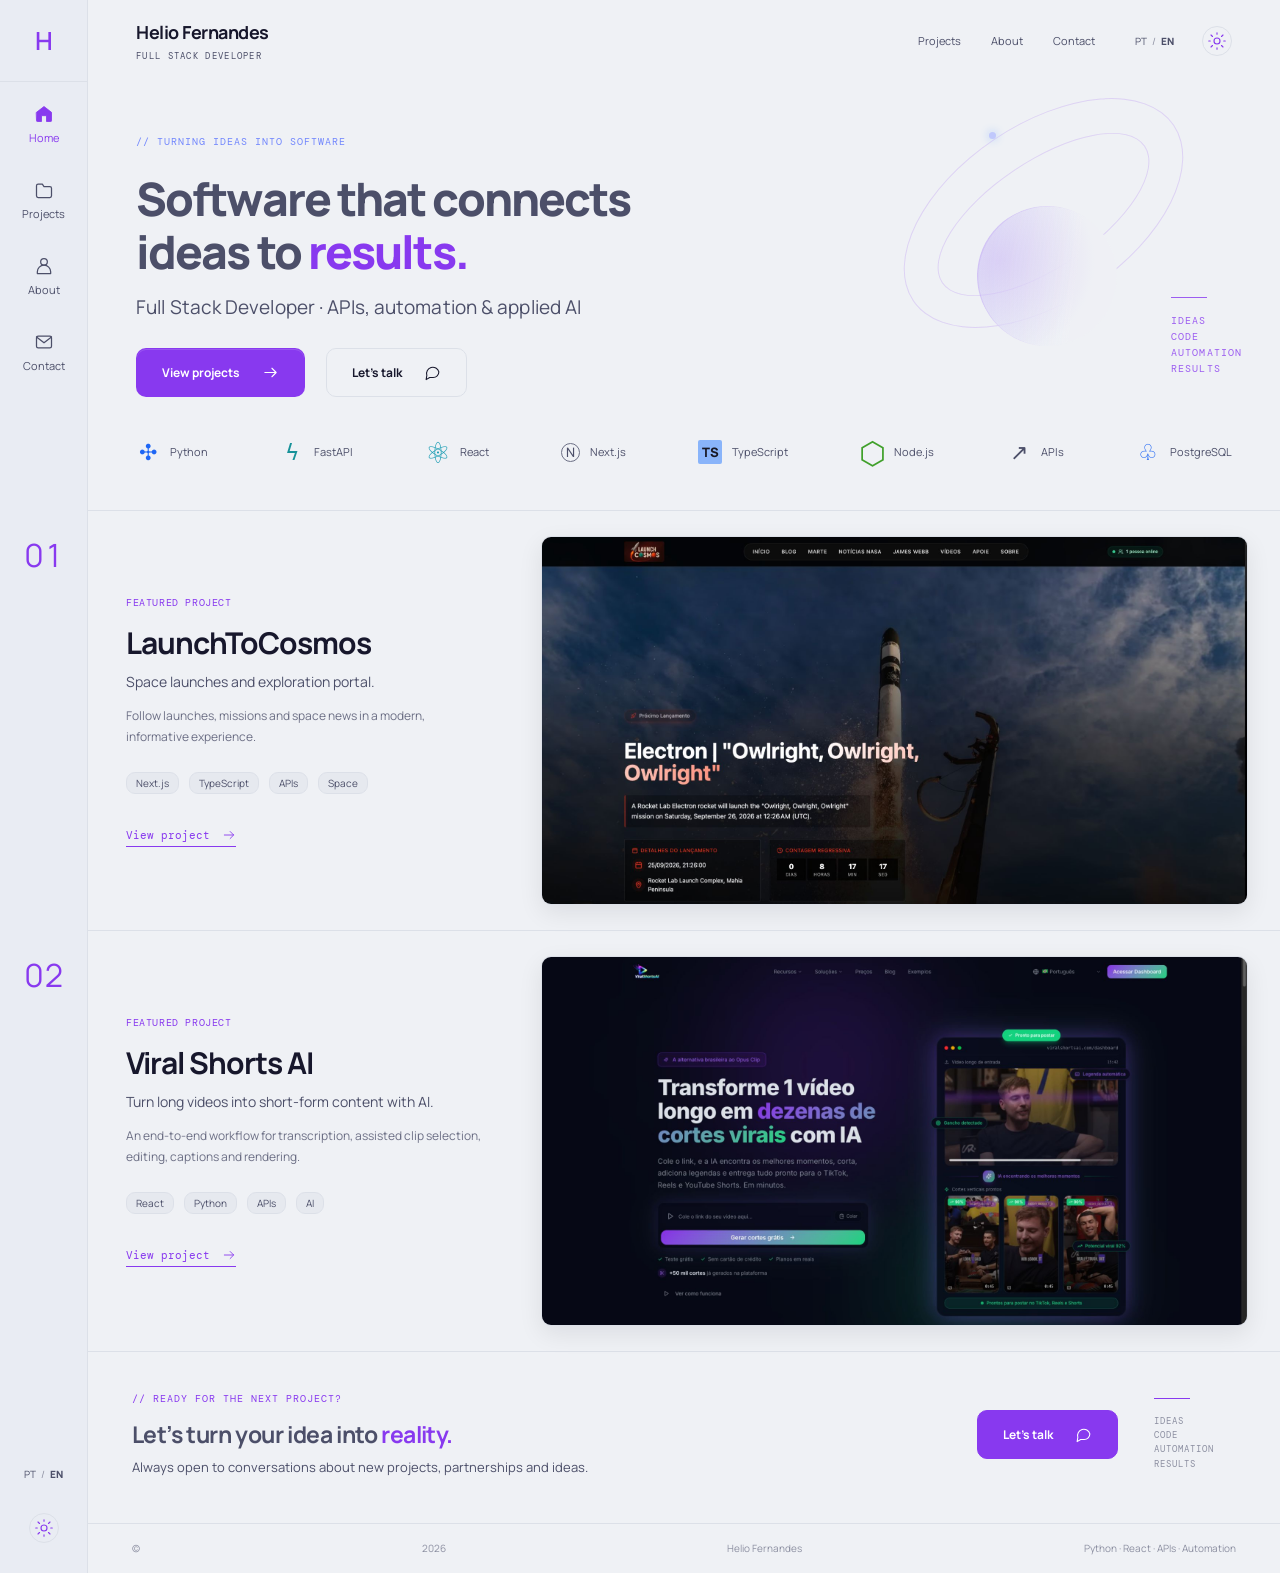
==== commit 81ec60a6: "Refresh stylesheet URL so viewport layout bypasses stale browser cache" ====
--- a/index.html
+++ b/index.html
@@ -16,7 +16,7 @@
 <link rel="preconnect" href="https://fonts.googleapis.com"/>
 <link rel="preconnect" href="https://fonts.gstatic.com" crossorigin/>
 <link href="https://fonts.googleapis.com/css2?family=DM+Mono:wght@400;500&family=Manrope:wght@400;500;600;700;800&display=swap" rel="stylesheet"/>
-<link rel="stylesheet" href="styles.css"/>
+<link rel="stylesheet" href="styles.css?v=20261015-fullwidth-2"/>
 <script src="studio.js" defer>
 </script>
 </head>
--- a/styles.css
+++ b/styles.css
@@ -184,3 +184,19 @@
 *,*:before,*:after{transition:none!important}
 }
 
+html[data-theme=light] .contact-section .button{background:var(--accent);color:#fff;border-color:var(--accent)}
+html[data-theme=light] .tech-icon.python,html[data-theme=light] .tech-icon.postgres{color:#1e66f5}
+html[data-theme=light] .tech-icon.fastapi{color:#179299}
+html[data-theme=light] .tech-icon.react{color:#209fb5}
+html[data-theme=light] .tech-icon.node{color:#40a02b}
+
+/* The Studio is the page itself, rather than a framed page inside a page. */
+body{background:var(--base)}
+.studio{width:100%;max-width:none;margin:0;min-height:100vh;border:0;border-radius:0;box-shadow:none}
+.canvas{width:100%}
+@media(min-width:1151px){
+  header{padding-inline:48px}
+  .hero{padding-inline:48px}
+  .project-row{grid-template-columns:minmax(320px,37%) minmax(0,63%);padding-right:32px}
+  .project-preview img{max-height:470px;object-fit:cover}
+}
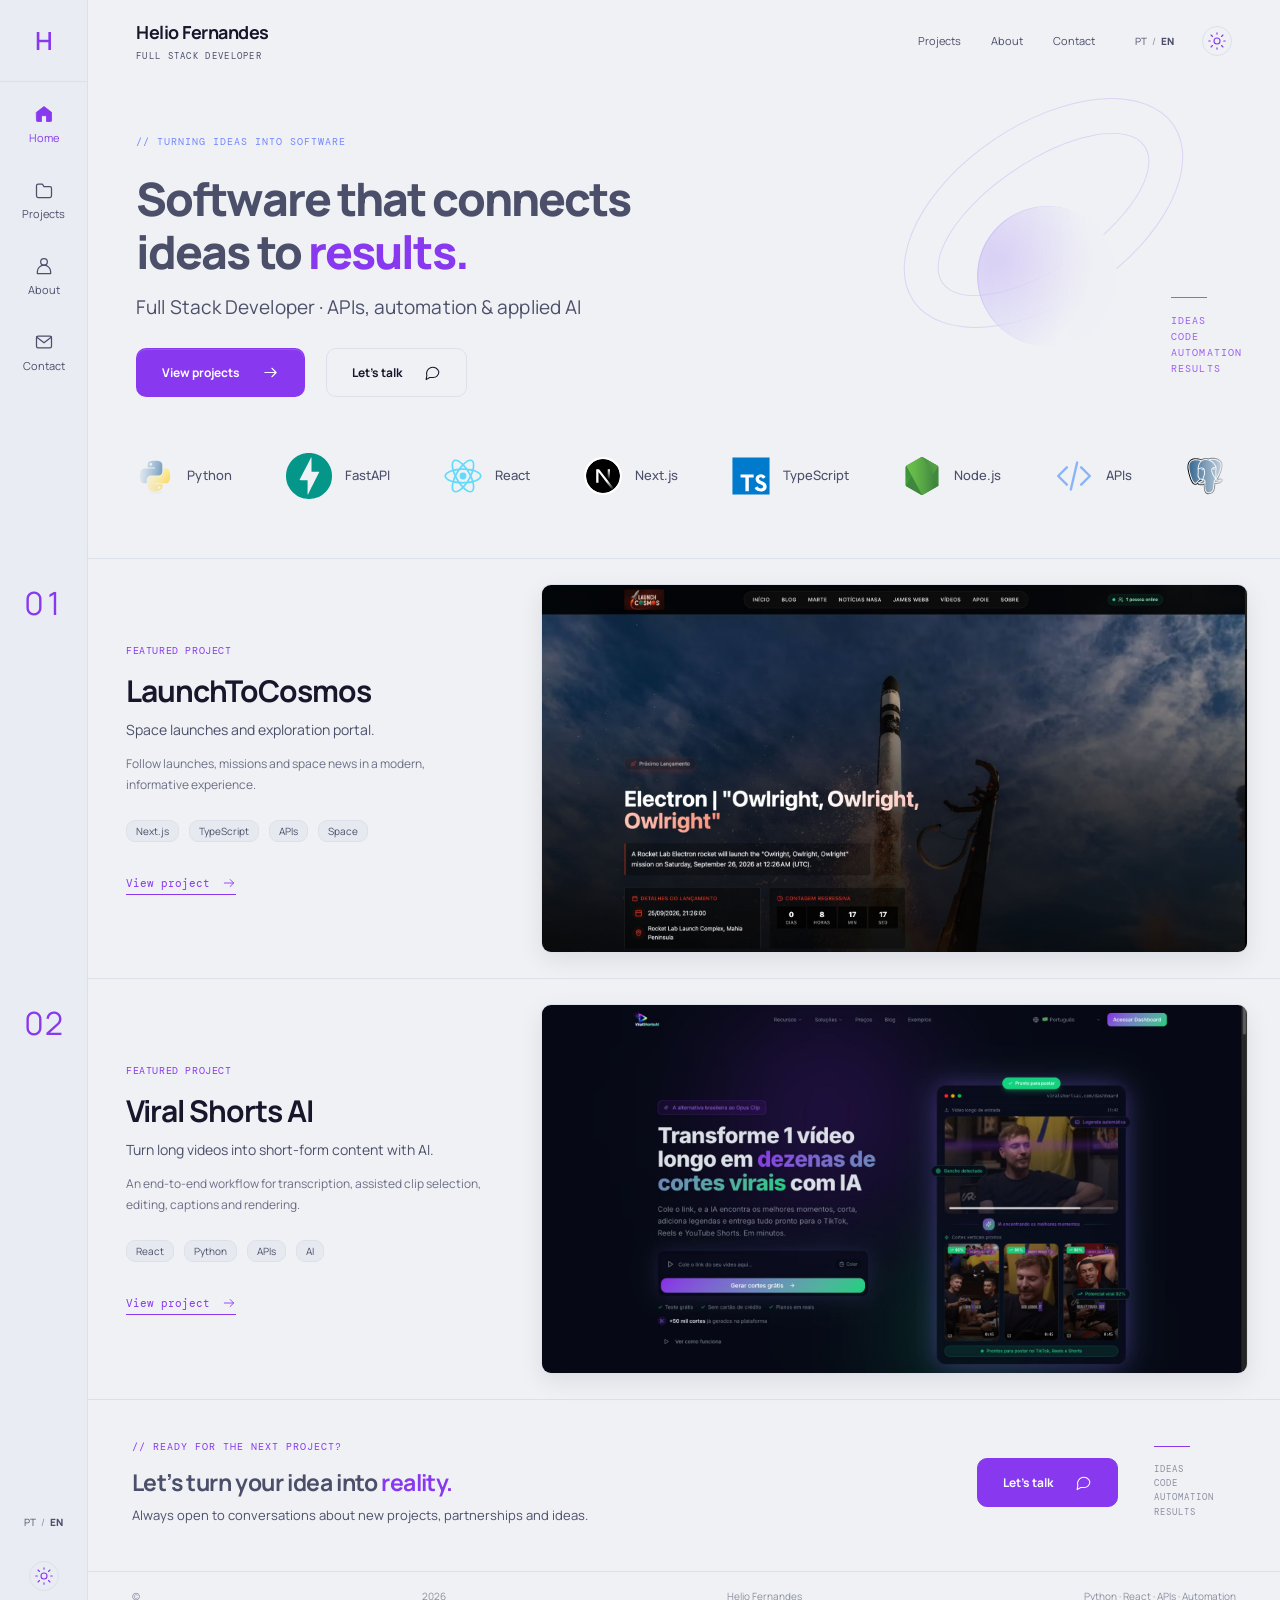
==== commit 3099a0dc: "Add technology logo carousel and animated planetary orbits" ====
--- a/index.html
+++ b/index.html
@@ -16,7 +16,7 @@
 <link rel="preconnect" href="https://fonts.googleapis.com"/>
 <link rel="preconnect" href="https://fonts.gstatic.com" crossorigin/>
 <link href="https://fonts.googleapis.com/css2?family=DM+Mono:wght@400;500&family=Manrope:wght@400;500;600;700;800&display=swap" rel="stylesheet"/>
-<link rel="stylesheet" href="styles.css?v=20261015-fullwidth-2"/>
+<link rel="stylesheet" href="styles.css?v=20261015-motion"/>
 <script src="studio.js" defer>
 </script>
 </head>
@@ -131,28 +131,10 @@
 </div>
 <div class="planet">
 </div>
-<i class="satellite">
-</i>
+<div class="moon-path moon-path-one"><i class="moon moon-one"></i></div><div class="moon-path moon-path-two"><i class="moon moon-two"></i></div>
 <p class="orbit-words">IDEIAS<br>CÓDIGO<br>AUTOMAÇÃO<br>RESULTADOS</p>
 </div>
-<div class="stack" aria-label="Tecnologias">
-<span>
-<b class="tech-icon python">✣</b>Python</span>
-<span>
-<b class="tech-icon fastapi">ϟ</b>FastAPI</span>
-<span>
-<b class="tech-icon react">⚛</b>React</span>
-<span>
-<b class="tech-icon next">N</b>Next.js</span>
-<span>
-<b class="tech-icon typescript">TS</b>TypeScript</span>
-<span>
-<b class="tech-icon node">⬡</b>Node.js</span>
-<span>
-<b class="tech-icon api">↗</b>APIs</span>
-<span>
-<b class="tech-icon postgres">♧</b>PostgreSQL</span>
-</div>
+<div class="stack" aria-label="Tecnologias" tabindex="0"><div class="stack-track"><div class="stack-group"><span class="tech-item"><img class="tech-logo python" src="assets/tech/python.svg" alt="" width="40" height="40"/>Python</span><span class="tech-item"><img class="tech-logo fastapi" src="assets/tech/fastapi.svg" alt="" width="40" height="40"/>FastAPI</span><span class="tech-item"><img class="tech-logo react" src="assets/tech/react.svg" alt="" width="40" height="40"/>React</span><span class="tech-item"><img class="tech-logo nextjs" src="assets/tech/nextjs.svg" alt="" width="40" height="40"/>Next.js</span><span class="tech-item"><img class="tech-logo typescript" src="assets/tech/typescript.svg" alt="" width="40" height="40"/>TypeScript</span><span class="tech-item"><img class="tech-logo nodejs" src="assets/tech/nodejs.svg" alt="" width="40" height="40"/>Node.js</span><span class="tech-item"><img class="tech-logo api" src="assets/tech/api.svg" alt="" width="40" height="40"/>APIs</span><span class="tech-item"><img class="tech-logo postgresql" src="assets/tech/postgresql.svg" alt="" width="40" height="40"/>PostgreSQL</span></div><div class="stack-group" aria-hidden="true"><span class="tech-item"><img class="tech-logo python" src="assets/tech/python.svg" alt="" width="40" height="40"/>Python</span><span class="tech-item"><img class="tech-logo fastapi" src="assets/tech/fastapi.svg" alt="" width="40" height="40"/>FastAPI</span><span class="tech-item"><img class="tech-logo react" src="assets/tech/react.svg" alt="" width="40" height="40"/>React</span><span class="tech-item"><img class="tech-logo nextjs" src="assets/tech/nextjs.svg" alt="" width="40" height="40"/>Next.js</span><span class="tech-item"><img class="tech-logo typescript" src="assets/tech/typescript.svg" alt="" width="40" height="40"/>TypeScript</span><span class="tech-item"><img class="tech-logo nodejs" src="assets/tech/nodejs.svg" alt="" width="40" height="40"/>Node.js</span><span class="tech-item"><img class="tech-logo api" src="assets/tech/api.svg" alt="" width="40" height="40"/>APIs</span><span class="tech-item"><img class="tech-logo postgresql" src="assets/tech/postgresql.svg" alt="" width="40" height="40"/>PostgreSQL</span></div></div></div>
 </section>
 <section id="projetos" aria-label="Projetos">
 <article class="project-row">
--- a/styles.css
+++ b/styles.css
@@ -200,3 +200,27 @@
   .project-row{grid-template-columns:minmax(320px,37%) minmax(0,63%);padding-right:32px}
   .project-preview img{max-height:470px;object-fit:cover}
 }
+
+/* Seamless technology ribbon: each repeated group has identical dimensions. */
+.stack{display:block;overflow:hidden;max-width:100%;padding:12px 0;mask-image:linear-gradient(to right,transparent,#000 4%,#000 96%,transparent)}
+.stack-track{display:flex;width:max-content;animation:technology-scroll 34s linear infinite;will-change:transform}
+.stack-group{display:flex;align-items:center;gap:54px;padding-right:54px;flex-shrink:0}
+.tech-item{display:flex;align-items:center;gap:13px;white-space:nowrap;font-size:13px;font-weight:500;min-height:48px}
+.tech-logo{display:block;width:38px;height:38px;object-fit:contain;flex-shrink:0;background:none;border:0;border-radius:0}
+.tech-logo.fastapi{width:46px;height:46px}
+.tech-logo.nextjs{background:#fff;border-radius:50%;padding:2px}
+.stack:hover .stack-track,.stack:focus .stack-track{animation-play-state:paused}
+@keyframes technology-scroll{to{transform:translateX(-50%)}}
+/* Satellites travel along the same ellipses as the illustrated orbital rings. */
+.orbit-art{isolation:isolate}
+.planet{animation:planet-breathe 9s ease-in-out infinite}
+.moon-path{position:absolute;transform:rotate(-34deg);z-index:2}
+.moon-path-one{width:315px;height:178px;top:22px;left:4px}
+.moon-path-two{width:245px;height:107px;top:59px;left:39px}
+.moon{position:absolute;left:0;top:0;display:block;border-radius:50%;offset-rotate:0deg;animation:moon-orbit 18s linear infinite;box-shadow:0 0 15px #89b4fa70}
+.moon-one{width:12px;height:12px;background:radial-gradient(circle at 30% 25%,#eff1f5,#89b4fa 45%,#45475a);offset-path:ellipse(157.5px 89px at 157.5px 89px)}
+.moon-two{width:8px;height:8px;background:radial-gradient(circle at 30% 25%,#fff,#cba6f7 50%,#6c4d9e);offset-path:ellipse(122.5px 53.5px at 122.5px 53.5px);animation-duration:12s;animation-direction:reverse;animation-delay:-5s}
+@keyframes moon-orbit{to{offset-distance:100%}}
+@keyframes planet-breathe{0%,100%{transform:rotate(-28deg) translateY(0)}50%{transform:rotate(-24deg) translateY(-7px)}}
+@media(max-width:800px){.stack-group{gap:34px;padding-right:34px}.tech-logo{width:32px;height:32px}.tech-logo.fastapi{width:40px;height:40px}.tech-item{font-size:12px}}
+@media(prefers-reduced-motion:reduce){.stack-track,.planet,.moon{animation:none}.moon-one{offset-distance:25%}.moon-two{offset-distance:65%}.stack{overflow:auto;mask-image:none}.stack-group[aria-hidden]{display:none}}
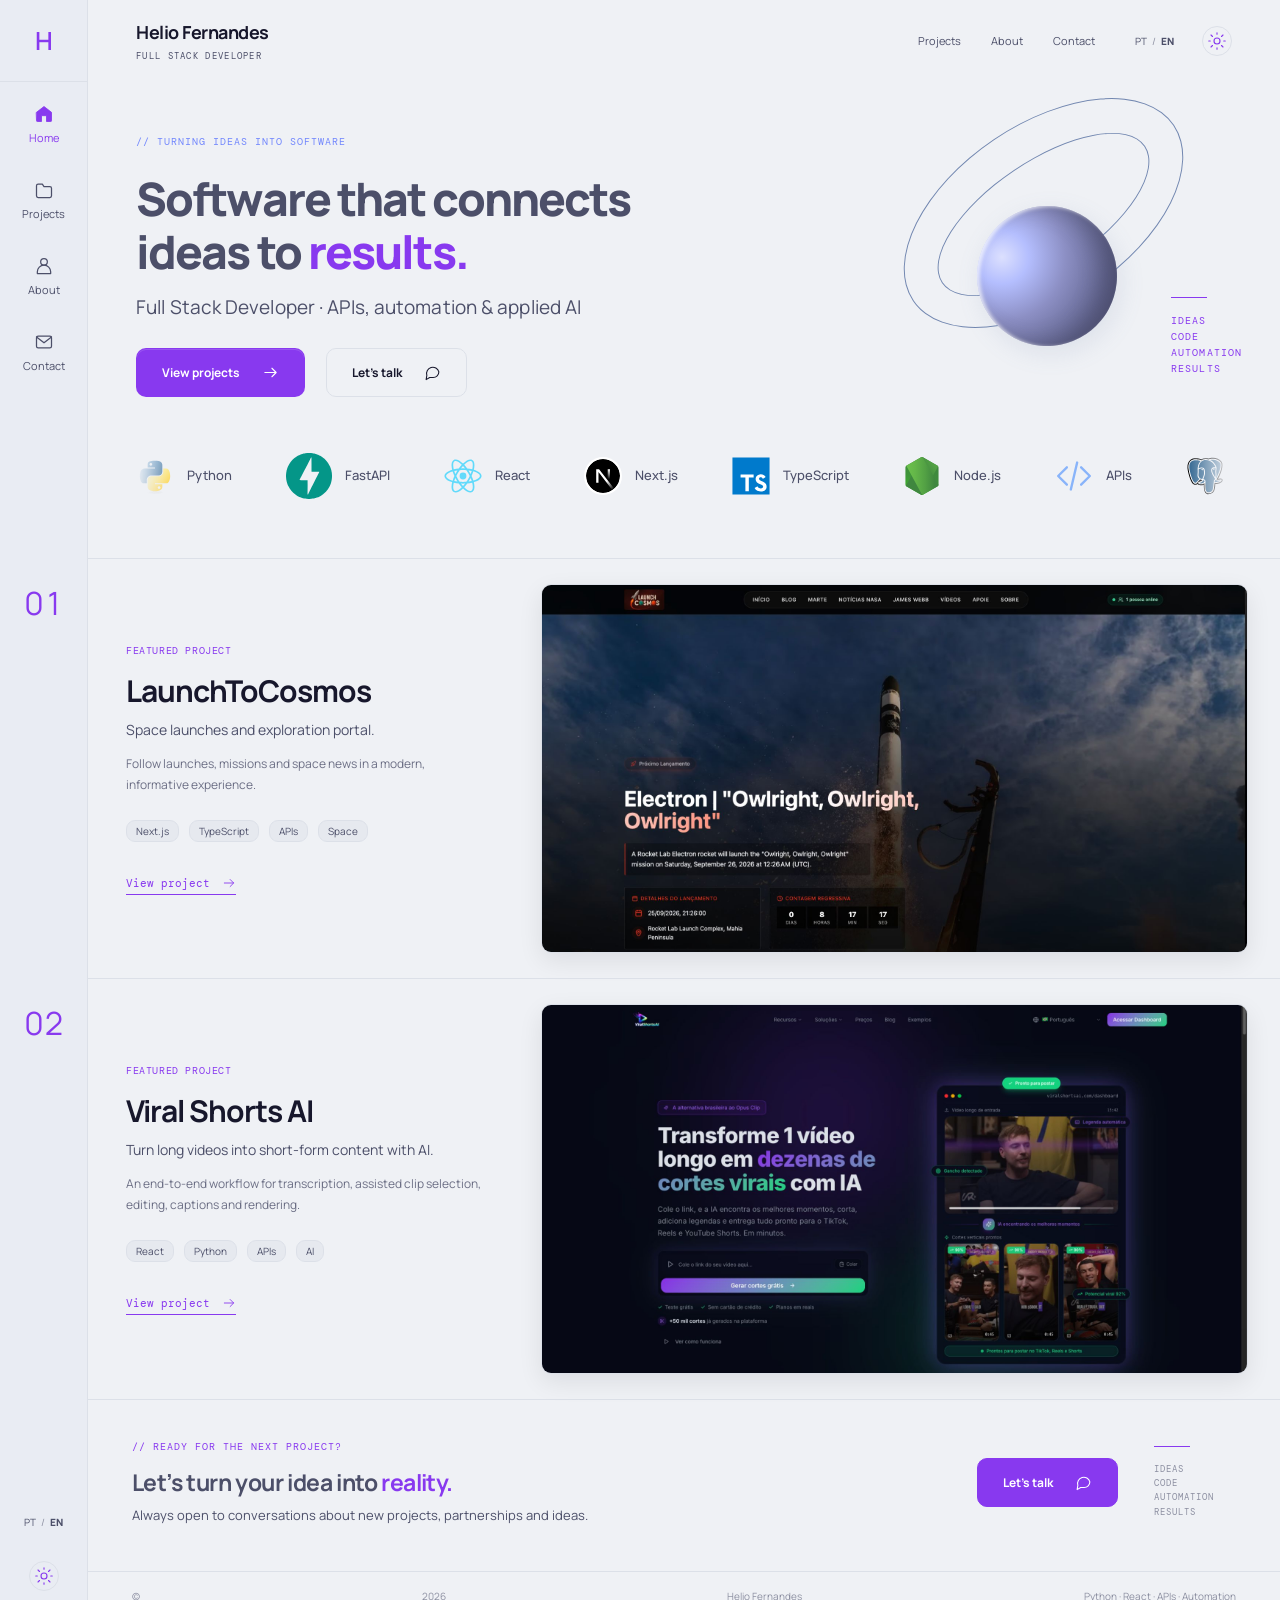
==== commit a543f45a: "Improve light theme planet and orbital contrast" ====
--- a/index.html
+++ b/index.html
@@ -16,7 +16,7 @@
 <link rel="preconnect" href="https://fonts.googleapis.com"/>
 <link rel="preconnect" href="https://fonts.gstatic.com" crossorigin/>
 <link href="https://fonts.googleapis.com/css2?family=DM+Mono:wght@400;500&family=Manrope:wght@400;500;600;700;800&display=swap" rel="stylesheet"/>
-<link rel="stylesheet" href="styles.css?v=20261015-motion"/>
+<link rel="stylesheet" href="styles.css?v=20261015-motion-light"/>
 <script src="studio.js" defer>
 </script>
 </head>
--- a/styles.css
+++ b/styles.css
@@ -224,3 +224,11 @@
 @keyframes planet-breathe{0%,100%{transform:rotate(-28deg) translateY(0)}50%{transform:rotate(-24deg) translateY(-7px)}}
 @media(max-width:800px){.stack-group{gap:34px;padding-right:34px}.tech-logo{width:32px;height:32px}.tech-logo.fastapi{width:40px;height:40px}.tech-item{font-size:12px}}
 @media(prefers-reduced-motion:reduce){.stack-track,.planet,.moon{animation:none}.moon-one{offset-distance:25%}.moon-two{offset-distance:65%}.stack{overflow:auto;mask-image:none}.stack-group[aria-hidden]{display:none}}
+
+/* Keep the orbital illustration legible against Catppuccin Latte. */
+html[data-theme=light] .orbit-art{opacity:1}
+html[data-theme=light] .orbit{border-color:#7287b0; border-width:1.5px}
+html[data-theme=light] .planet{background:radial-gradient(circle at 28% 23%,#dce0fe 0%,#b4befe 18%,#8c8fc4 43%,#62658f 72%,#454765 100%);box-shadow:inset 2px 2px 4px #ffffffb3,inset -12px -8px 22px #35364f55,0 8px 24px #7287b026}
+html[data-theme=light] .moon-one{width:16px;height:16px;background:radial-gradient(circle at 28% 25%,#c8e5ff,#1e66f5 48%,#163b82 100%);box-shadow:0 0 0 2px #eff1f5,0 2px 8px #1e66f550}
+html[data-theme=light] .moon-two{width:12px;height:12px;background:radial-gradient(circle at 28% 25%,#e9c6ff,#8839ef 48%,#522194 100%);box-shadow:0 0 0 2px #eff1f5,0 2px 8px #8839ef50}
+@media(max-width:800px){html[data-theme=light] .orbit-art{opacity:.7}}
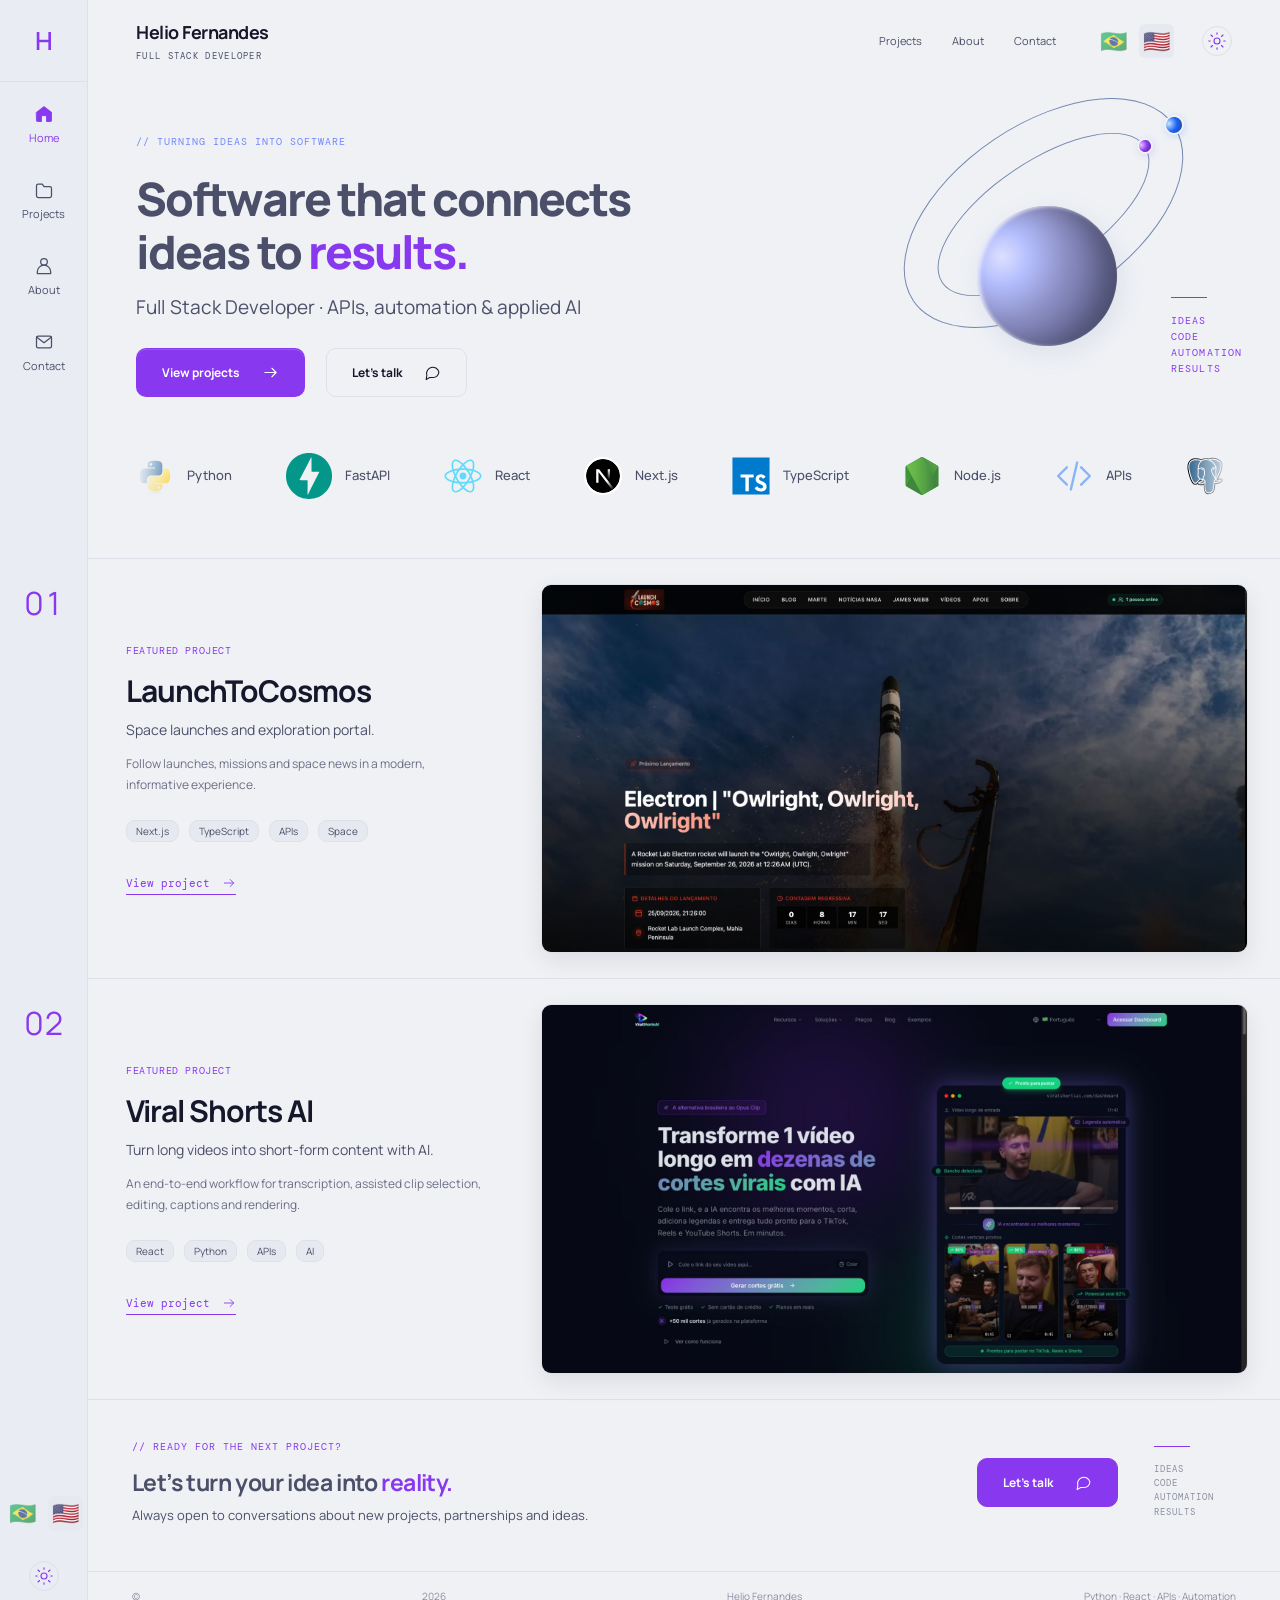
==== commit 89693882: "Separate satellite styles from theme icon and add language flags" ====
--- a/index.html
+++ b/index.html
@@ -16,8 +16,8 @@
 <link rel="preconnect" href="https://fonts.googleapis.com"/>
 <link rel="preconnect" href="https://fonts.gstatic.com" crossorigin/>
 <link href="https://fonts.googleapis.com/css2?family=DM+Mono:wght@400;500&family=Manrope:wght@400;500;600;700;800&display=swap" rel="stylesheet"/>
-<link rel="stylesheet" href="styles.css?v=20261015-motion-light"/>
-<script src="studio.js" defer>
+<link rel="stylesheet" href="styles.css?v=20261015-orbit-flags"/>
+<script src="studio.js?v=20261015-infinite" defer>
 </script>
 </head>
 <body>
@@ -55,9 +55,9 @@
 </nav>
 <div class="rail-bottom">
 <div class="languages" aria-label="Language">
-<a href="./" data-language="pt" aria-current="page">PT</a>
-<span>/</span>
-<a href="index.en.html" data-language="en" >EN</a>
+<a href="./" data-language="pt" aria-label="Português — Brasil" title="Português — Brasil" aria-current="page">🇧🇷</a>
+
+<a href="index.en.html" data-language="en" aria-label="English" title="English" >🇺🇸</a>
 </div>
 <button class="theme-toggle" type="button" aria-label="Alternar tema de cores" title="Alternar tema de cores">
 <span class="moon">
@@ -87,9 +87,9 @@
 </nav>
 <div class="header-tools">
 <div class="languages" aria-label="Language">
-<a href="./" data-language="pt" aria-current="page">PT</a>
-<span>/</span>
-<a href="index.en.html" data-language="en" >EN</a>
+<a href="./" data-language="pt" aria-label="Português — Brasil" title="Português — Brasil" aria-current="page">🇧🇷</a>
+
+<a href="index.en.html" data-language="en" aria-label="English" title="English" >🇺🇸</a>
 </div>
 <button class="theme-toggle" type="button" aria-label="Alternar tema de cores" title="Alternar tema de cores">
 <span class="moon">
@@ -131,7 +131,7 @@
 </div>
 <div class="planet">
 </div>
-<div class="moon-path moon-path-one"><i class="moon moon-one"></i></div><div class="moon-path moon-path-two"><i class="moon moon-two"></i></div>
+<div class="moon-path moon-path-one"><i class="orbital-moon moon-one"></i></div><div class="moon-path moon-path-two"><i class="orbital-moon moon-two"></i></div>
 <p class="orbit-words">IDEIAS<br>CÓDIGO<br>AUTOMAÇÃO<br>RESULTADOS</p>
 </div>
 <div class="stack" aria-label="Tecnologias" tabindex="0"><div class="stack-track"><div class="stack-group"><span class="tech-item"><img class="tech-logo python" src="assets/tech/python.svg" alt="" width="40" height="40"/>Python</span><span class="tech-item"><img class="tech-logo fastapi" src="assets/tech/fastapi.svg" alt="" width="40" height="40"/>FastAPI</span><span class="tech-item"><img class="tech-logo react" src="assets/tech/react.svg" alt="" width="40" height="40"/>React</span><span class="tech-item"><img class="tech-logo nextjs" src="assets/tech/nextjs.svg" alt="" width="40" height="40"/>Next.js</span><span class="tech-item"><img class="tech-logo typescript" src="assets/tech/typescript.svg" alt="" width="40" height="40"/>TypeScript</span><span class="tech-item"><img class="tech-logo nodejs" src="assets/tech/nodejs.svg" alt="" width="40" height="40"/>Node.js</span><span class="tech-item"><img class="tech-logo api" src="assets/tech/api.svg" alt="" width="40" height="40"/>APIs</span><span class="tech-item"><img class="tech-logo postgresql" src="assets/tech/postgresql.svg" alt="" width="40" height="40"/>PostgreSQL</span></div><div class="stack-group" aria-hidden="true"><span class="tech-item"><img class="tech-logo python" src="assets/tech/python.svg" alt="" width="40" height="40"/>Python</span><span class="tech-item"><img class="tech-logo fastapi" src="assets/tech/fastapi.svg" alt="" width="40" height="40"/>FastAPI</span><span class="tech-item"><img class="tech-logo react" src="assets/tech/react.svg" alt="" width="40" height="40"/>React</span><span class="tech-item"><img class="tech-logo nextjs" src="assets/tech/nextjs.svg" alt="" width="40" height="40"/>Next.js</span><span class="tech-item"><img class="tech-logo typescript" src="assets/tech/typescript.svg" alt="" width="40" height="40"/>TypeScript</span><span class="tech-item"><img class="tech-logo nodejs" src="assets/tech/nodejs.svg" alt="" width="40" height="40"/>Node.js</span><span class="tech-item"><img class="tech-logo api" src="assets/tech/api.svg" alt="" width="40" height="40"/>APIs</span><span class="tech-item"><img class="tech-logo postgresql" src="assets/tech/postgresql.svg" alt="" width="40" height="40"/>PostgreSQL</span></div></div></div>
--- a/styles.css
+++ b/styles.css
@@ -210,20 +210,20 @@
 .tech-logo.fastapi{width:46px;height:46px}
 .tech-logo.nextjs{background:#fff;border-radius:50%;padding:2px}
 .stack:hover .stack-track,.stack:focus .stack-track{animation-play-state:paused}
-@keyframes technology-scroll{to{transform:translateX(-50%)}}
+@keyframes technology-scroll{to{transform:translateX(var(--ribbon-distance,-50%))}}
 /* Satellites travel along the same ellipses as the illustrated orbital rings. */
 .orbit-art{isolation:isolate}
 .planet{animation:planet-breathe 9s ease-in-out infinite}
 .moon-path{position:absolute;transform:rotate(-34deg);z-index:2}
 .moon-path-one{width:315px;height:178px;top:22px;left:4px}
 .moon-path-two{width:245px;height:107px;top:59px;left:39px}
-.moon{position:absolute;left:0;top:0;display:block;border-radius:50%;offset-rotate:0deg;animation:moon-orbit 18s linear infinite;box-shadow:0 0 15px #89b4fa70}
+.orbital-moon{position:absolute;left:0;top:0;display:block;border-radius:50%;offset-rotate:0deg;animation:moon-orbit 18s linear infinite;box-shadow:0 0 15px #89b4fa70}
 .moon-one{width:12px;height:12px;background:radial-gradient(circle at 30% 25%,#eff1f5,#89b4fa 45%,#45475a);offset-path:ellipse(157.5px 89px at 157.5px 89px)}
 .moon-two{width:8px;height:8px;background:radial-gradient(circle at 30% 25%,#fff,#cba6f7 50%,#6c4d9e);offset-path:ellipse(122.5px 53.5px at 122.5px 53.5px);animation-duration:12s;animation-direction:reverse;animation-delay:-5s}
 @keyframes moon-orbit{to{offset-distance:100%}}
 @keyframes planet-breathe{0%,100%{transform:rotate(-28deg) translateY(0)}50%{transform:rotate(-24deg) translateY(-7px)}}
 @media(max-width:800px){.stack-group{gap:34px;padding-right:34px}.tech-logo{width:32px;height:32px}.tech-logo.fastapi{width:40px;height:40px}.tech-item{font-size:12px}}
-@media(prefers-reduced-motion:reduce){.stack-track,.planet,.moon{animation:none}.moon-one{offset-distance:25%}.moon-two{offset-distance:65%}.stack{overflow:auto;mask-image:none}.stack-group[aria-hidden]{display:none}}
+@media(prefers-reduced-motion:reduce){.stack-track,.planet,.orbital-moon{animation:none}.moon-one{offset-distance:25%}.moon-two{offset-distance:65%}.stack{overflow:auto;mask-image:none}.stack-group[aria-hidden]{display:none}}
 
 /* Keep the orbital illustration legible against Catppuccin Latte. */
 html[data-theme=light] .orbit-art{opacity:1}
@@ -232,3 +232,5 @@
 html[data-theme=light] .moon-one{width:16px;height:16px;background:radial-gradient(circle at 28% 25%,#c8e5ff,#1e66f5 48%,#163b82 100%);box-shadow:0 0 0 2px #eff1f5,0 2px 8px #1e66f550}
 html[data-theme=light] .moon-two{width:12px;height:12px;background:radial-gradient(circle at 28% 25%,#e9c6ff,#8839ef 48%,#522194 100%);box-shadow:0 0 0 2px #eff1f5,0 2px 8px #8839ef50}
 @media(max-width:800px){html[data-theme=light] .orbit-art{opacity:.7}}
+
+.languages{gap:8px}.languages a{font-size:22px;line-height:1.2;display:inline-flex;padding:4px;border-radius:6px;opacity:.6}.languages a[aria-current=page],.languages a:hover{opacity:1;background:var(--tag)}
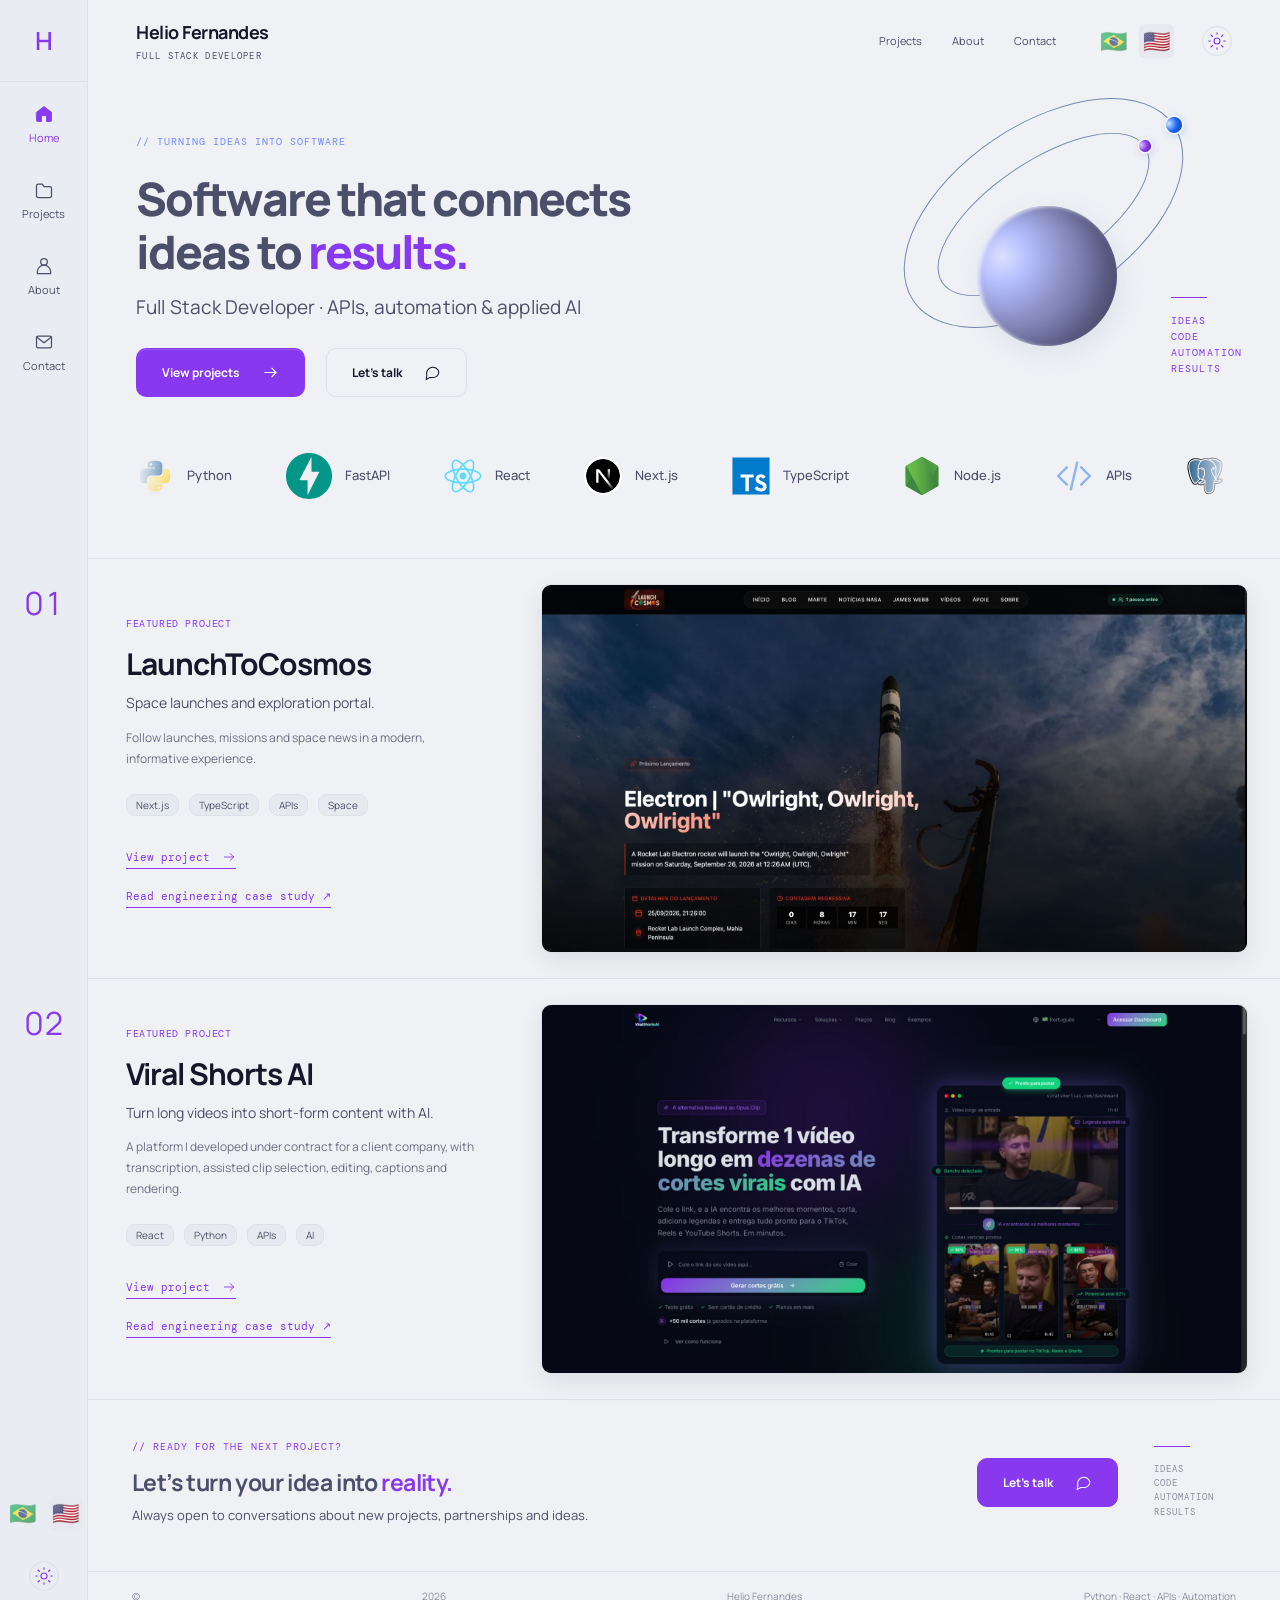
==== commit 059eb32c: "Clarify Viral Shorts AI as contracted client development" ====
--- a/index.html
+++ b/index.html
@@ -165,7 +165,7 @@
 <p class="eyebrow">PROJETO EM DESTAQUE</p>
 <h2>Viral Shorts AI</h2>
 <p class="project-subtitle">Crie e edite vídeos curtos com IA.</p>
-<p class="project-description">Um fluxo completo de transcrição, seleção assistida de trechos, edição, legendas e renderização.</p>
+<p class="project-description">Plataforma que desenvolvi sob contratação de uma empresa cliente, com transcrição, seleção assistida de trechos, edição, legendas e renderização.</p>
 <ul class="tags">
 <li>React</li>
 <li>Python</li>
@@ -198,7 +198,7 @@
 <section class="about-section" id="sobre">
 <p class="eyebrow">// SOBRE</p>
 <h2>Da necessidade de negócio ao software que funciona.</h2>
-<p>Desenvolvedor Full Stack na HR Solutions desde 2019, construindo aplicações web, sistemas internos, dashboards e integrações. Meus principais projetos são LaunchToCosmos e Viral Shorts AI.</p>
+<p>Desenvolvedor Full Stack na HR Solutions desde 2019, construindo aplicações web, sistemas internos, dashboards e integrações. Entre os projetos em que atuo estão LaunchToCosmos e Viral Shorts AI. Desenvolvi a Viral Shorts AI sob contratação de uma empresa cliente.</p>
 <p>Sistemas para Internet · Estácio · 2024</p>
 <div class="about-links">
 <a href="https://github.com/helio2323" target="_blank" rel="noopener noreferrer">GitHub ↗</a>
